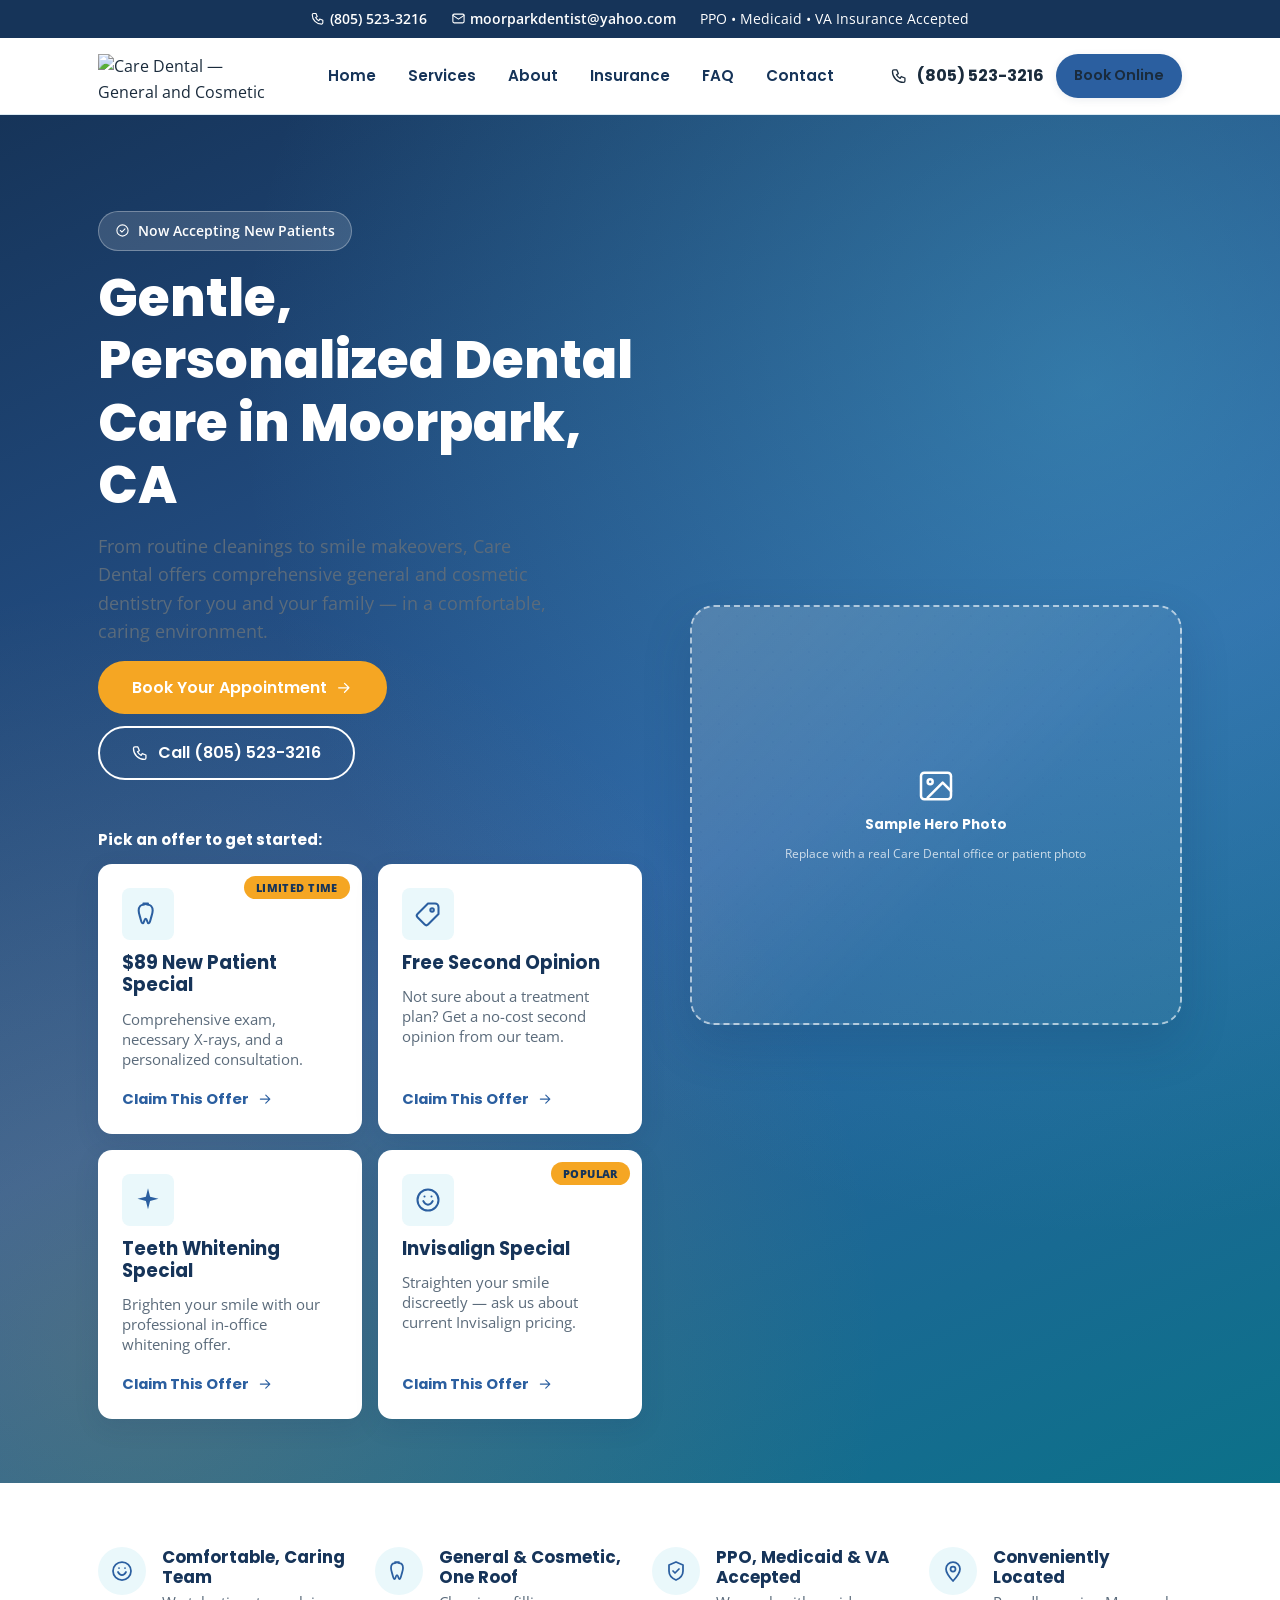
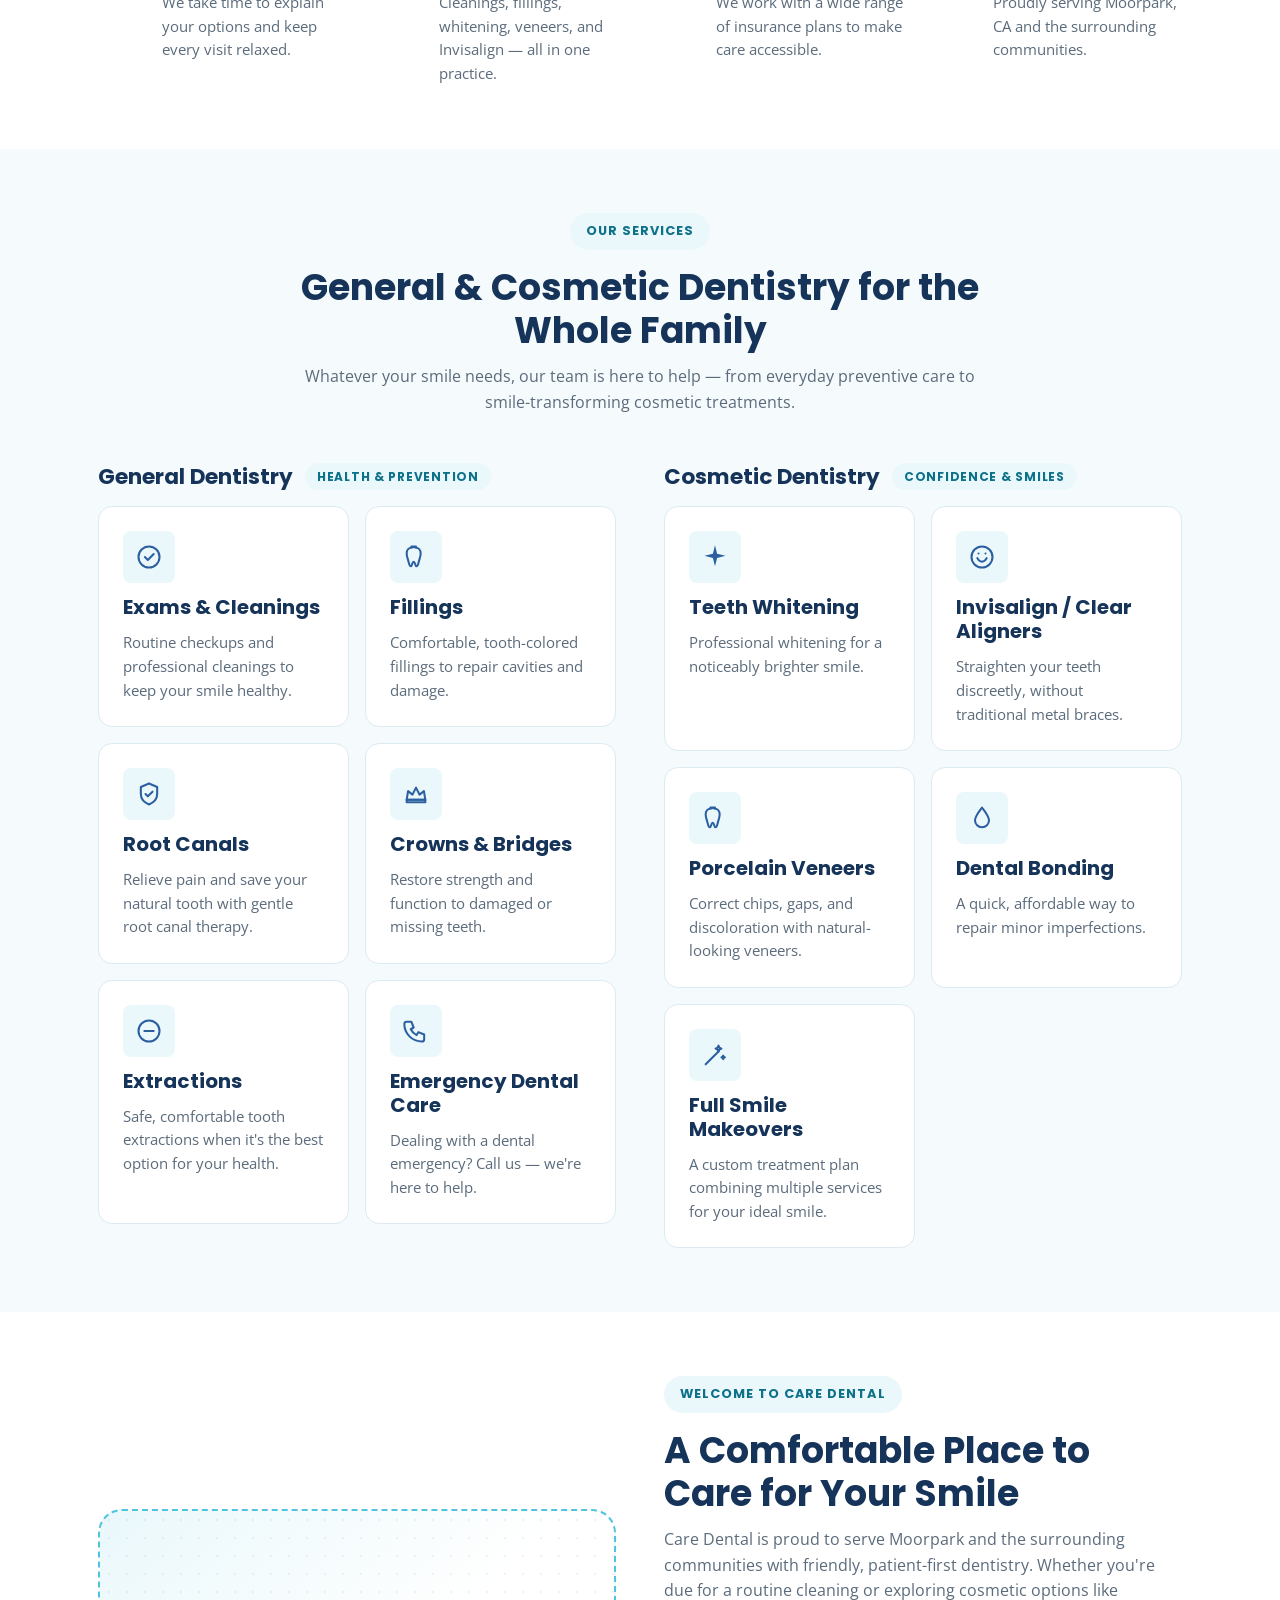
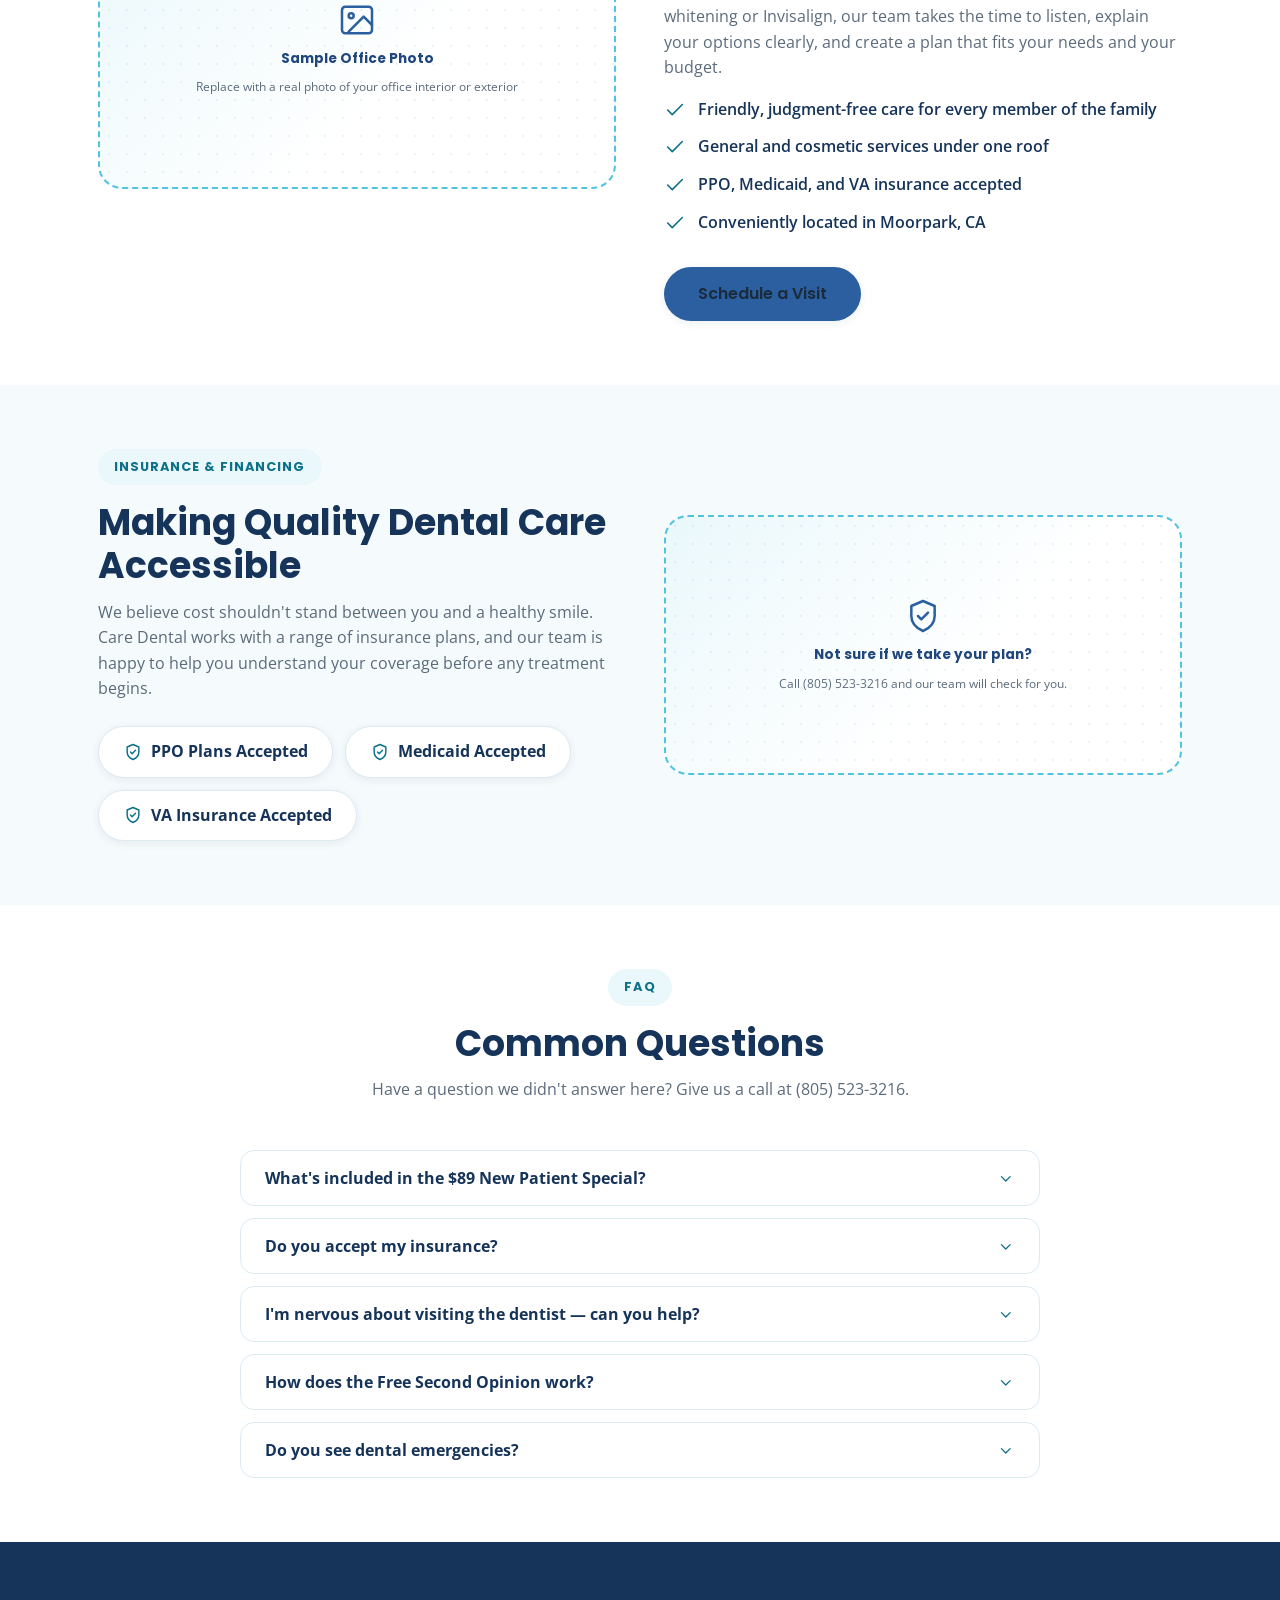
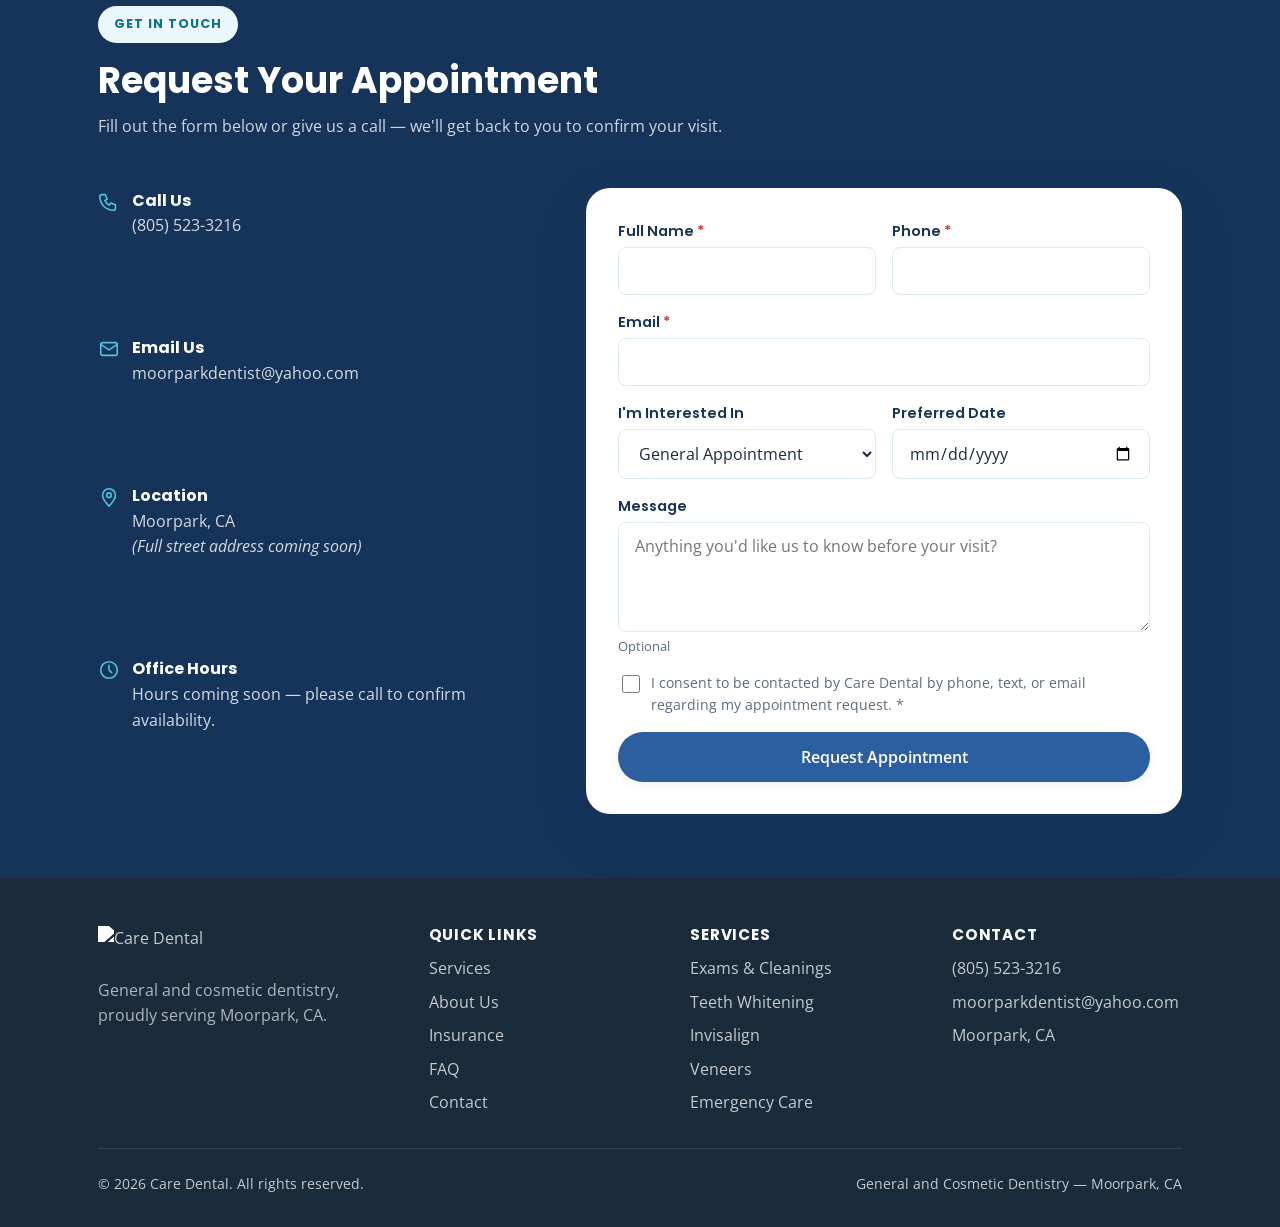
==== index.html @ b7f15be6 "Build Care Dental landing page for Moorpark, CA Full one-page site (hero with 4 offer CTAs, services" ====
<!doctype html>
<html lang="en">
<head>
<meta charset="utf-8" />
<meta name="viewport" content="width=device-width, initial-scale=1" />
<title>Care Dental | General &amp; Cosmetic Dentistry in Moorpark, CA</title>
<meta name="description" content="Care Dental provides gentle general and cosmetic dentistry in Moorpark, CA. New patient specials, free second opinions, teeth whitening, and Invisalign. PPO, Medicaid, and VA insurance accepted." />
<link rel="stylesheet" href="css/style.css" />
</head>
<body class="cd-page">

<!-- ============================================================
     NOTE FOR GOHIGHLEVEL SETUP:
     This file previews the full page locally. When moving this into
     GoHighLevel, everything between <body> and </body> (minus the
     surrounding <body> tag itself) goes into a Custom HTML/Code
     element. The contents of css/style.css go into Custom CSS.
     A ready-to-paste split version lives in /gohighlevel/.
     ============================================================ -->

<a class="cd-skip-link" href="#main-content">Skip to main content</a>

<div class="cd-topbar">
  <div class="cd-container cd-topbar__inner">
    <a href="tel:+18055233216">
      <svg class="cd-icon" viewBox="0 0 24 24" fill="none" stroke="currentColor" stroke-width="1.75" stroke-linecap="round" stroke-linejoin="round" aria-hidden="true"><path d="M4 4h4l2 5-2.5 1.5a11 11 0 0 0 5 5L14 13l5 2v4a2 2 0 0 1-2 2A15 15 0 0 1 2 6a2 2 0 0 1 2-2z"/></svg>
      (805) 523-3216
    </a>
    <a class="cd-topbar__email" href="mailto:moorparkdentist@yahoo.com">
      <svg class="cd-icon" viewBox="0 0 24 24" fill="none" stroke="currentColor" stroke-width="1.75" stroke-linecap="round" stroke-linejoin="round" aria-hidden="true"><rect x="3" y="5" width="18" height="14" rx="2"/><path d="m3 7 9 6 9-6"/></svg>
      moorparkdentist@yahoo.com
    </a>
    <span class="cd-topbar__insurance">PPO &bull; Medicaid &bull; VA Insurance Accepted</span>
  </div>
</div>

<header class="cd-header">
  <div class="cd-container cd-header__inner">
    <a class="cd-logo" href="#home" aria-label="Care Dental home">
      <img src="https://assets.cdn.filesafe.space/tRU15hZxlAFaQUlI4TMX/media/6a36ff0df2131051b815ad8a.png" alt="Care Dental &mdash; General and Cosmetic Dentistry" width="180" height="46" />
    </a>

    <nav class="cd-nav" aria-label="Primary">
      <ul>
        <li><a href="#home">Home</a></li>
        <li><a href="#services">Services</a></li>
        <li><a href="#about">About</a></li>
        <li><a href="#insurance">Insurance</a></li>
        <li><a href="#faq">FAQ</a></li>
        <li><a href="#contact">Contact</a></li>
      </ul>
    </nav>

    <div class="cd-header__actions">
      <a class="cd-header__call" href="tel:+18055233216">
        <svg class="cd-icon" viewBox="0 0 24 24" fill="none" stroke="currentColor" stroke-width="1.75" stroke-linecap="round" stroke-linejoin="round" aria-hidden="true"><path d="M4 4h4l2 5-2.5 1.5a11 11 0 0 0 5 5L14 13l5 2v4a2 2 0 0 1-2 2A15 15 0 0 1 2 6a2 2 0 0 1 2-2z"/></svg>
        (805) 523-3216
      </a>
      <a class="cd-btn cd-btn--primary cd-btn--sm" href="#contact">Book Online</a>
      <button type="button" class="cd-menu-toggle" id="menuToggle" aria-expanded="false" aria-controls="mobileNav" aria-label="Open menu">
        <svg class="cd-icon cd-icon--menu" viewBox="0 0 24 24" fill="none" stroke="currentColor" stroke-width="1.75" stroke-linecap="round" stroke-linejoin="round" aria-hidden="true"><path d="M4 7h16M4 12h16M4 17h16"/></svg>
        <svg class="cd-icon cd-icon--close" viewBox="0 0 24 24" fill="none" stroke="currentColor" stroke-width="1.75" stroke-linecap="round" stroke-linejoin="round" aria-hidden="true"><path d="M6 6l12 12M18 6 6 18"/></svg>
      </button>
    </div>
  </div>
</header>

<nav class="cd-mobile-nav" id="mobileNav" aria-label="Mobile">
  <ul>
    <li><a href="#home">Home</a></li>
    <li><a href="#services">Services</a></li>
    <li><a href="#about">About</a></li>
    <li><a href="#insurance">Insurance</a></li>
    <li><a href="#faq">FAQ</a></li>
    <li><a href="#contact">Contact</a></li>
  </ul>
  <div class="cd-mobile-nav__contact">
    <a class="cd-btn cd-btn--primary cd-btn--block" href="#contact">Book Online</a>
    <a class="cd-btn cd-btn--ghost cd-btn--block" href="tel:+18055233216">Call (805) 523-3216</a>
  </div>
</nav>

<main id="main-content">

  <!-- ============ HERO ============ -->
  <section class="cd-hero" id="home">
    <div class="cd-container cd-hero__grid">
      <div class="cd-hero__content">
        <span class="cd-hero__badge">
          <svg class="cd-icon" viewBox="0 0 24 24" fill="none" stroke="currentColor" stroke-width="1.75" stroke-linecap="round" stroke-linejoin="round" aria-hidden="true"><circle cx="12" cy="12" r="9"/><path d="m8.5 12 2.5 2.5 5-5"/></svg>
          Now Accepting New Patients
        </span>
        <h1>Gentle, Personalized Dental Care in Moorpark, CA</h1>
        <p class="cd-hero__lede">From routine cleanings to smile makeovers, Care Dental offers comprehensive general and cosmetic dentistry for you and your family &mdash; in a comfortable, caring environment.</p>
        <div class="cd-hero__ctas">
          <a class="cd-btn cd-btn--amber" href="#contact">
            Book Your Appointment
            <svg class="cd-icon" viewBox="0 0 24 24" fill="none" stroke="currentColor" stroke-width="1.75" stroke-linecap="round" stroke-linejoin="round" aria-hidden="true"><path d="M5 12h14M13 6l6 6-6 6"/></svg>
          </a>
          <a class="cd-btn cd-btn--outline" href="tel:+18055233216">
            <svg class="cd-icon" viewBox="0 0 24 24" fill="none" stroke="currentColor" stroke-width="1.75" stroke-linecap="round" stroke-linejoin="round" aria-hidden="true"><path d="M4 4h4l2 5-2.5 1.5a11 11 0 0 0 5 5L14 13l5 2v4a2 2 0 0 1-2 2A15 15 0 0 1 2 6a2 2 0 0 1 2-2z"/></svg>
            Call (805) 523-3216
          </a>
        </div>

        <p class="cd-hero__lede" style="font-weight:700;color:#fff;margin-bottom:12px;font-family:var(--font-display);font-size:0.95rem;">Pick an offer to get started:</p>
        <div class="cd-offers" role="list">

          <button type="button" class="cd-offer" role="listitem" data-offer="New Patient Special ($89)" data-href="#REPLACE-WITH-FUNNEL-LINK-1">
            <span class="cd-offer__ribbon">Limited Time</span>
            <span class="cd-offer__icon">
              <svg class="cd-icon" viewBox="0 0 24 24" fill="none" stroke="currentColor" stroke-width="1.75" stroke-linecap="round" stroke-linejoin="round" aria-hidden="true"><path d="M12 3c-1.8 0-2.7 1-4 1-2 0-4 1.6-4 5 0 2.5 1 4.6 1.6 7 .5 2 .9 4 2 4 1.3 0 1-4 2.4-4s1.1 4 2.4 4c1.1 0 1.5-2 2-4 .6-2.4 1.6-4.5 1.6-7 0-3.4-2-5-4-5-1.3 0-2.2-1-4-1z"/></svg>
            </span>
            <h3>$89 New Patient Special</h3>
            <p>Comprehensive exam, necessary X-rays, and a personalized consultation.</p>
            <span class="cd-offer__cta">
              Claim This Offer
              <svg class="cd-icon" viewBox="0 0 24 24" fill="none" stroke="currentColor" stroke-width="1.75" stroke-linecap="round" stroke-linejoin="round" aria-hidden="true"><path d="M5 12h14M13 6l6 6-6 6"/></svg>
            </span>
          </button>

          <button type="button" class="cd-offer" role="listitem" data-offer="Free Second Opinion" data-href="#REPLACE-WITH-FUNNEL-LINK-2">
            <span class="cd-offer__icon">
              <svg class="cd-icon" viewBox="0 0 24 24" fill="none" stroke="currentColor" stroke-width="1.75" stroke-linecap="round" stroke-linejoin="round" aria-hidden="true"><path d="M3 12 12 3h6a3 3 0 0 1 3 3v6l-9 9a2 2 0 0 1-2.8 0L3 14.8a2 2 0 0 1 0-2.8z"/><circle cx="15.5" cy="8.5" r="1.5"/></svg>
            </span>
            <h3>Free Second Opinion</h3>
            <p>Not sure about a treatment plan? Get a no-cost second opinion from our team.</p>
            <span class="cd-offer__cta">
              Claim This Offer
              <svg class="cd-icon" viewBox="0 0 24 24" fill="none" stroke="currentColor" stroke-width="1.75" stroke-linecap="round" stroke-linejoin="round" aria-hidden="true"><path d="M5 12h14M13 6l6 6-6 6"/></svg>
            </span>
          </button>

          <button type="button" class="cd-offer" role="listitem" data-offer="Teeth Whitening Special" data-href="#REPLACE-WITH-FUNNEL-LINK-3">
            <span class="cd-offer__icon">
              <svg class="cd-icon" viewBox="0 0 24 24" fill="currentColor" stroke="none" aria-hidden="true"><path d="M12 2 13.8 9.2 21 11 13.8 12.8 12 20 10.2 12.8 3 11 10.2 9.2 12 2z"/></svg>
            </span>
            <h3>Teeth Whitening Special</h3>
            <p>Brighten your smile with our professional in-office whitening offer.</p>
            <span class="cd-offer__cta">
              Claim This Offer
              <svg class="cd-icon" viewBox="0 0 24 24" fill="none" stroke="currentColor" stroke-width="1.75" stroke-linecap="round" stroke-linejoin="round" aria-hidden="true"><path d="M5 12h14M13 6l6 6-6 6"/></svg>
            </span>
          </button>

          <button type="button" class="cd-offer" role="listitem" data-offer="Invisalign Special" data-href="#REPLACE-WITH-FUNNEL-LINK-4">
            <span class="cd-offer__ribbon">Popular</span>
            <span class="cd-offer__icon">
              <svg class="cd-icon" viewBox="0 0 24 24" fill="none" stroke="currentColor" stroke-width="1.75" stroke-linecap="round" stroke-linejoin="round" aria-hidden="true"><circle cx="12" cy="12" r="9"/><path d="M8 13c1 2 2.5 3 4 3s3-1 4-3"/><path d="M9 9h.01M15 9h.01"/></svg>
            </span>
            <h3>Invisalign Special</h3>
            <p>Straighten your smile discreetly &mdash; ask us about current Invisalign pricing.</p>
            <span class="cd-offer__cta">
              Claim This Offer
              <svg class="cd-icon" viewBox="0 0 24 24" fill="none" stroke="currentColor" stroke-width="1.75" stroke-linecap="round" stroke-linejoin="round" aria-hidden="true"><path d="M5 12h14M13 6l6 6-6 6"/></svg>
            </span>
          </button>

        </div>
      </div>

      <div class="cd-hero__visual">
        <div class="cd-placeholder-img" style="min-height:420px;border-radius:24px;">
          <div class="cd-placeholder-img__content">
            <svg class="cd-icon" viewBox="0 0 24 24" fill="none" stroke="currentColor" stroke-width="1.5" stroke-linecap="round" stroke-linejoin="round" aria-hidden="true"><rect x="3" y="4" width="18" height="16" rx="2"/><circle cx="8.5" cy="9.5" r="1.5"/><path d="m21 15-5-5-9 9"/></svg>
            <span>Sample Hero Photo</span>
            <small>Replace with a real Care Dental office or patient photo</small>
          </div>
        </div>
      </div>
    </div>
  </section>

  <!-- ============ TRUST BAR ============ -->
  <section class="cd-section" aria-label="Why choose Care Dental">
    <div class="cd-container cd-trust">
      <div class="cd-trust__item">
        <span class="cd-trust__icon">
          <svg class="cd-icon" viewBox="0 0 24 24" fill="none" stroke="currentColor" stroke-width="1.75" stroke-linecap="round" stroke-linejoin="round" aria-hidden="true"><circle cx="12" cy="12" r="9"/><path d="M8 13c1 2 2.5 3 4 3s3-1 4-3"/><path d="M9 9h.01M15 9h.01"/></svg>
        </span>
        <div>
          <h3>Comfortable, Caring Team</h3>
          <p>We take time to explain your options and keep every visit relaxed.</p>
        </div>
      </div>
      <div class="cd-trust__item">
        <span class="cd-trust__icon">
          <svg class="cd-icon" viewBox="0 0 24 24" fill="none" stroke="currentColor" stroke-width="1.75" stroke-linecap="round" stroke-linejoin="round" aria-hidden="true"><path d="M12 3c-1.8 0-2.7 1-4 1-2 0-4 1.6-4 5 0 2.5 1 4.6 1.6 7 .5 2 .9 4 2 4 1.3 0 1-4 2.4-4s1.1 4 2.4 4c1.1 0 1.5-2 2-4 .6-2.4 1.6-4.5 1.6-7 0-3.4-2-5-4-5-1.3 0-2.2-1-4-1z"/></svg>
        </span>
        <div>
          <h3>General &amp; Cosmetic, One Roof</h3>
          <p>Cleanings, fillings, whitening, veneers, and Invisalign &mdash; all in one practice.</p>
        </div>
      </div>
      <div class="cd-trust__item">
        <span class="cd-trust__icon">
          <svg class="cd-icon" viewBox="0 0 24 24" fill="none" stroke="currentColor" stroke-width="1.75" stroke-linecap="round" stroke-linejoin="round" aria-hidden="true"><path d="M12 3l7 3v6c0 5-3.5 7.5-7 9-3.5-1.5-7-4-7-9V6l7-3z"/><path d="m9 12 2 2 4-4"/></svg>
        </span>
        <div>
          <h3>PPO, Medicaid &amp; VA Accepted</h3>
          <p>We work with a wide range of insurance plans to make care accessible.</p>
        </div>
      </div>
      <div class="cd-trust__item">
        <span class="cd-trust__icon">
          <svg class="cd-icon" viewBox="0 0 24 24" fill="none" stroke="currentColor" stroke-width="1.75" stroke-linecap="round" stroke-linejoin="round" aria-hidden="true"><path d="M12 22s7-7.58 7-12a7 7 0 1 0-14 0c0 4.42 7 12 7 12z"/><circle cx="12" cy="10" r="2.5"/></svg>
        </span>
        <div>
          <h3>Conveniently Located</h3>
          <p>Proudly serving Moorpark, CA and the surrounding communities.</p>
        </div>
      </div>
    </div>
  </section>

  <!-- ============ SERVICES ============ -->
  <section class="cd-section cd-section--alt" id="services">
    <div class="cd-container">
      <div class="cd-section-head cd-section-head--center">
        <span class="cd-eyebrow">Our Services</span>
        <h2>General &amp; Cosmetic Dentistry for the Whole Family</h2>
        <p>Whatever your smile needs, our team is here to help &mdash; from everyday preventive care to smile-transforming cosmetic treatments.</p>
      </div>

      <div class="cd-services__groups">
        <div>
          <div class="cd-services__group-title">
            <h3>General Dentistry</h3>
            <span class="cd-tag">Health &amp; Prevention</span>
          </div>
          <div class="cd-service-grid">
            <div class="cd-service-card">
              <span class="cd-offer__icon"><svg class="cd-icon" viewBox="0 0 24 24" fill="none" stroke="currentColor" stroke-width="1.75" stroke-linecap="round" stroke-linejoin="round" aria-hidden="true"><circle cx="12" cy="12" r="9"/><path d="m8.5 12 2.5 2.5 5-5"/></svg></span>
              <h3>Exams &amp; Cleanings</h3>
              <p>Routine checkups and professional cleanings to keep your smile healthy.</p>
            </div>
            <div class="cd-service-card">
              <span class="cd-offer__icon"><svg class="cd-icon" viewBox="0 0 24 24" fill="none" stroke="currentColor" stroke-width="1.75" stroke-linecap="round" stroke-linejoin="round" aria-hidden="true"><path d="M12 3c-1.8 0-2.7 1-4 1-2 0-4 1.6-4 5 0 2.5 1 4.6 1.6 7 .5 2 .9 4 2 4 1.3 0 1-4 2.4-4s1.1 4 2.4 4c1.1 0 1.5-2 2-4 .6-2.4 1.6-4.5 1.6-7 0-3.4-2-5-4-5-1.3 0-2.2-1-4-1z"/></svg></span>
              <h3>Fillings</h3>
              <p>Comfortable, tooth-colored fillings to repair cavities and damage.</p>
            </div>
            <div class="cd-service-card">
              <span class="cd-offer__icon"><svg class="cd-icon" viewBox="0 0 24 24" fill="none" stroke="currentColor" stroke-width="1.75" stroke-linecap="round" stroke-linejoin="round" aria-hidden="true"><path d="M12 3l7 3v6c0 5-3.5 7.5-7 9-3.5-1.5-7-4-7-9V6l7-3z"/><path d="m9 12 2 2 4-4"/></svg></span>
              <h3>Root Canals</h3>
              <p>Relieve pain and save your natural tooth with gentle root canal therapy.</p>
            </div>
            <div class="cd-service-card">
              <span class="cd-offer__icon"><svg class="cd-icon" viewBox="0 0 24 24" fill="none" stroke="currentColor" stroke-width="1.75" stroke-linecap="round" stroke-linejoin="round" aria-hidden="true"><path d="M4 17h16l-1.2-7.5-3.8 3-3-6-3 6-3.8-3L4 17z"/><path d="M4 17h16v2H4z"/></svg></span>
              <h3>Crowns &amp; Bridges</h3>
              <p>Restore strength and function to damaged or missing teeth.</p>
            </div>
            <div class="cd-service-card">
              <span class="cd-offer__icon"><svg class="cd-icon" viewBox="0 0 24 24" fill="none" stroke="currentColor" stroke-width="1.75" stroke-linecap="round" stroke-linejoin="round" aria-hidden="true"><circle cx="12" cy="12" r="9"/><path d="M8 12h8"/></svg></span>
              <h3>Extractions</h3>
              <p>Safe, comfortable tooth extractions when it's the best option for your health.</p>
            </div>
            <div class="cd-service-card">
              <span class="cd-offer__icon"><svg class="cd-icon" viewBox="0 0 24 24" fill="none" stroke="currentColor" stroke-width="1.75" stroke-linecap="round" stroke-linejoin="round" aria-hidden="true"><path d="M4 4h4l2 5-2.5 1.5a11 11 0 0 0 5 5L14 13l5 2v4a2 2 0 0 1-2 2A15 15 0 0 1 2 6a2 2 0 0 1 2-2z"/></svg></span>
              <h3>Emergency Dental Care</h3>
              <p>Dealing with a dental emergency? Call us &mdash; we're here to help.</p>
            </div>
          </div>
        </div>

        <div>
          <div class="cd-services__group-title">
            <h3>Cosmetic Dentistry</h3>
            <span class="cd-tag">Confidence &amp; Smiles</span>
          </div>
          <div class="cd-service-grid">
            <div class="cd-service-card">
              <span class="cd-offer__icon"><svg class="cd-icon" viewBox="0 0 24 24" fill="currentColor" stroke="none" aria-hidden="true"><path d="M12 2 13.8 9.2 21 11 13.8 12.8 12 20 10.2 12.8 3 11 10.2 9.2 12 2z"/></svg></span>
              <h3>Teeth Whitening</h3>
              <p>Professional whitening for a noticeably brighter smile.</p>
            </div>
            <div class="cd-service-card">
              <span class="cd-offer__icon"><svg class="cd-icon" viewBox="0 0 24 24" fill="none" stroke="currentColor" stroke-width="1.75" stroke-linecap="round" stroke-linejoin="round" aria-hidden="true"><circle cx="12" cy="12" r="9"/><path d="M8 13c1 2 2.5 3 4 3s3-1 4-3"/><path d="M9 9h.01M15 9h.01"/></svg></span>
              <h3>Invisalign / Clear Aligners</h3>
              <p>Straighten your teeth discreetly, without traditional metal braces.</p>
            </div>
            <div class="cd-service-card">
              <span class="cd-offer__icon"><svg class="cd-icon" viewBox="0 0 24 24" fill="none" stroke="currentColor" stroke-width="1.75" stroke-linecap="round" stroke-linejoin="round" aria-hidden="true"><path d="M12 3c-1.8 0-2.7 1-4 1-2 0-4 1.6-4 5 0 2.5 1 4.6 1.6 7 .5 2 .9 4 2 4 1.3 0 1-4 2.4-4s1.1 4 2.4 4c1.1 0 1.5-2 2-4 .6-2.4 1.6-4.5 1.6-7 0-3.4-2-5-4-5-1.3 0-2.2-1-4-1z"/></svg></span>
              <h3>Porcelain Veneers</h3>
              <p>Correct chips, gaps, and discoloration with natural-looking veneers.</p>
            </div>
            <div class="cd-service-card">
              <span class="cd-offer__icon"><svg class="cd-icon" viewBox="0 0 24 24" fill="none" stroke="currentColor" stroke-width="1.75" stroke-linecap="round" stroke-linejoin="round" aria-hidden="true"><path d="M12 3c-3 4-6 7.5-6 11a6 6 0 0 0 12 0c0-3.5-3-7-6-11z"/></svg></span>
              <h3>Dental Bonding</h3>
              <p>A quick, affordable way to repair minor imperfections.</p>
            </div>
            <div class="cd-service-card">
              <span class="cd-offer__icon"><svg class="cd-icon" viewBox="0 0 24 24" fill="none" stroke="currentColor" stroke-width="1.75" stroke-linecap="round" stroke-linejoin="round" aria-hidden="true"><path d="M4 20 15 9"/><path d="M15 4l.8 1.7 1.7.8-1.7.8-.8 1.7-.8-1.7L12.5 6.5l1.7-.8z"/><path d="M19 12.5l.5 1 1 .5-1 .5-.5 1-.5-1-1-.5 1-.5z"/></svg></span>
              <h3>Full Smile Makeovers</h3>
              <p>A custom treatment plan combining multiple services for your ideal smile.</p>
            </div>
          </div>
        </div>
      </div>
    </div>
  </section>

  <!-- ============ ABOUT / OFFICE ============ -->
  <section class="cd-section" id="about">
    <div class="cd-container cd-about__grid">
      <div class="cd-about__visual">
        <div class="cd-placeholder-img">
          <div class="cd-placeholder-img__content">
            <svg class="cd-icon" viewBox="0 0 24 24" fill="none" stroke="currentColor" stroke-width="1.5" stroke-linecap="round" stroke-linejoin="round" aria-hidden="true"><rect x="3" y="4" width="18" height="16" rx="2"/><circle cx="8.5" cy="9.5" r="1.5"/><path d="m21 15-5-5-9 9"/></svg>
            <span>Sample Office Photo</span>
            <small>Replace with a real photo of your office interior or exterior</small>
          </div>
        </div>
      </div>
      <div>
        <span class="cd-eyebrow">Welcome to Care Dental</span>
        <h2>A Comfortable Place to Care for Your Smile</h2>
        <p>Care Dental is proud to serve Moorpark and the surrounding communities with friendly, patient-first dentistry. Whether you're due for a routine cleaning or exploring cosmetic options like whitening or Invisalign, our team takes the time to listen, explain your options clearly, and create a plan that fits your needs and your budget.</p>
        <ul class="cd-about__list">
          <li>
            <svg class="cd-icon" viewBox="0 0 24 24" fill="none" stroke="currentColor" stroke-width="1.75" stroke-linecap="round" stroke-linejoin="round" aria-hidden="true"><path d="M20 6 9 17l-5-5"/></svg>
            Friendly, judgment-free care for every member of the family
          </li>
          <li>
            <svg class="cd-icon" viewBox="0 0 24 24" fill="none" stroke="currentColor" stroke-width="1.75" stroke-linecap="round" stroke-linejoin="round" aria-hidden="true"><path d="M20 6 9 17l-5-5"/></svg>
            General and cosmetic services under one roof
          </li>
          <li>
            <svg class="cd-icon" viewBox="0 0 24 24" fill="none" stroke="currentColor" stroke-width="1.75" stroke-linecap="round" stroke-linejoin="round" aria-hidden="true"><path d="M20 6 9 17l-5-5"/></svg>
            PPO, Medicaid, and VA insurance accepted
          </li>
          <li>
            <svg class="cd-icon" viewBox="0 0 24 24" fill="none" stroke="currentColor" stroke-width="1.75" stroke-linecap="round" stroke-linejoin="round" aria-hidden="true"><path d="M20 6 9 17l-5-5"/></svg>
            Conveniently located in Moorpark, CA
          </li>
        </ul>
        <div style="margin-top:32px;">
          <a class="cd-btn cd-btn--primary" href="#contact">Schedule a Visit</a>
        </div>
      </div>
    </div>
  </section>

  <!-- ============ INSURANCE & FINANCING ============ -->
  <section class="cd-section cd-section--alt" id="insurance">
    <div class="cd-container cd-insurance">
      <div>
        <span class="cd-eyebrow">Insurance &amp; Financing</span>
        <h2>Making Quality Dental Care Accessible</h2>
        <p>We believe cost shouldn't stand between you and a healthy smile. Care Dental works with a range of insurance plans, and our team is happy to help you understand your coverage before any treatment begins.</p>
        <div class="cd-insurance__chips">
          <span class="cd-chip">
            <svg class="cd-icon" viewBox="0 0 24 24" fill="none" stroke="currentColor" stroke-width="1.75" stroke-linecap="round" stroke-linejoin="round" aria-hidden="true"><path d="M12 3l7 3v6c0 5-3.5 7.5-7 9-3.5-1.5-7-4-7-9V6l7-3z"/><path d="m9 12 2 2 4-4"/></svg>
            PPO Plans Accepted
          </span>
          <span class="cd-chip">
            <svg class="cd-icon" viewBox="0 0 24 24" fill="none" stroke="currentColor" stroke-width="1.75" stroke-linecap="round" stroke-linejoin="round" aria-hidden="true"><path d="M12 3l7 3v6c0 5-3.5 7.5-7 9-3.5-1.5-7-4-7-9V6l7-3z"/><path d="m9 12 2 2 4-4"/></svg>
            Medicaid Accepted
          </span>
          <span class="cd-chip">
            <svg class="cd-icon" viewBox="0 0 24 24" fill="none" stroke="currentColor" stroke-width="1.75" stroke-linecap="round" stroke-linejoin="round" aria-hidden="true"><path d="M12 3l7 3v6c0 5-3.5 7.5-7 9-3.5-1.5-7-4-7-9V6l7-3z"/><path d="m9 12 2 2 4-4"/></svg>
            VA Insurance Accepted
          </span>
        </div>
      </div>
      <div class="cd-placeholder-img" style="min-height:260px;">
        <div class="cd-placeholder-img__content">
          <svg class="cd-icon" viewBox="0 0 24 24" fill="none" stroke="currentColor" stroke-width="1.5" stroke-linecap="round" stroke-linejoin="round" aria-hidden="true"><path d="M12 3l7 3v6c0 5-3.5 7.5-7 9-3.5-1.5-7-4-7-9V6l7-3z"/><path d="m9 12 2 2 4-4"/></svg>
          <span>Not sure if we take your plan?</span>
          <small>Call (805) 523-3216 and our team will check for you.</small>
        </div>
      </div>
    </div>
  </section>

  <!-- ============ FAQ ============ -->
  <section class="cd-section" id="faq">
    <div class="cd-container">
      <div class="cd-section-head cd-section-head--center">
        <span class="cd-eyebrow">FAQ</span>
        <h2>Common Questions</h2>
        <p>Have a question we didn't answer here? Give us a call at (805) 523-3216.</p>
      </div>

      <div class="cd-faq">
        <div class="cd-faq-item">
          <button type="button" class="cd-faq-item__question" aria-expanded="false" aria-controls="faq-answer-1">
            What's included in the $89 New Patient Special?
            <svg class="cd-icon" viewBox="0 0 24 24" fill="none" stroke="currentColor" stroke-width="1.75" stroke-linecap="round" stroke-linejoin="round" aria-hidden="true"><path d="m6 9 6 6 6-6"/></svg>
          </button>
          <div class="cd-faq-item__answer" id="faq-answer-1" data-open="false">
            <div class="cd-faq-item__answer-inner">
              <p>The New Patient Special typically includes a comprehensive exam, necessary X-rays, and a personalized consultation with our team so we can recommend the right treatment plan for you.</p>
            </div>
          </div>
        </div>

        <div class="cd-faq-item">
          <button type="button" class="cd-faq-item__question" aria-expanded="false" aria-controls="faq-answer-2">
            Do you accept my insurance?
            <svg class="cd-icon" viewBox="0 0 24 24" fill="none" stroke="currentColor" stroke-width="1.75" stroke-linecap="round" stroke-linejoin="round" aria-hidden="true"><path d="m6 9 6 6 6-6"/></svg>
          </button>
          <div class="cd-faq-item__answer" id="faq-answer-2" data-open="false">
            <div class="cd-faq-item__answer-inner">
              <p>We accept most PPO plans, along with Medicaid and VA insurance. Give us a call at (805) 523-3216 and our team will happily check your specific plan for you.</p>
            </div>
          </div>
        </div>

        <div class="cd-faq-item">
          <button type="button" class="cd-faq-item__question" aria-expanded="false" aria-controls="faq-answer-3">
            I'm nervous about visiting the dentist &mdash; can you help?
            <svg class="cd-icon" viewBox="0 0 24 24" fill="none" stroke="currentColor" stroke-width="1.75" stroke-linecap="round" stroke-linejoin="round" aria-hidden="true"><path d="m6 9 6 6 6-6"/></svg>
          </button>
          <div class="cd-faq-item__answer" id="faq-answer-3" data-open="false">
            <div class="cd-faq-item__answer-inner">
              <p>Absolutely. Our team is trained to make every visit as calm and comfortable as possible. Let us know about any concerns when you book, and we'll take extra time to explain each step.</p>
            </div>
          </div>
        </div>

        <div class="cd-faq-item">
          <button type="button" class="cd-faq-item__question" aria-expanded="false" aria-controls="faq-answer-4">
            How does the Free Second Opinion work?
            <svg class="cd-icon" viewBox="0 0 24 24" fill="none" stroke="currentColor" stroke-width="1.75" stroke-linecap="round" stroke-linejoin="round" aria-hidden="true"><path d="m6 9 6 6 6-6"/></svg>
          </button>
          <div class="cd-faq-item__answer" id="faq-answer-4" data-open="false">
            <div class="cd-faq-item__answer-inner">
              <p>If another dentist has recommended treatment and you'd like a second set of eyes, bring in your X-rays or treatment plan and we'll review it with you at no cost.</p>
            </div>
          </div>
        </div>

        <div class="cd-faq-item">
          <button type="button" class="cd-faq-item__question" aria-expanded="false" aria-controls="faq-answer-5">
            Do you see dental emergencies?
            <svg class="cd-icon" viewBox="0 0 24 24" fill="none" stroke="currentColor" stroke-width="1.75" stroke-linecap="round" stroke-linejoin="round" aria-hidden="true"><path d="m6 9 6 6 6-6"/></svg>
          </button>
          <div class="cd-faq-item__answer" id="faq-answer-5" data-open="false">
            <div class="cd-faq-item__answer-inner">
              <p>Yes. If you're experiencing a dental emergency, please call us right away at (805) 523-3216 so we can get you in as soon as possible.</p>
            </div>
          </div>
        </div>
      </div>
    </div>
  </section>

  <!-- ============ CONTACT / APPOINTMENT FORM ============ -->
  <section class="cd-section cd-contact" id="contact">
    <div class="cd-container">
      <div class="cd-section-head">
        <span class="cd-eyebrow">Get In Touch</span>
        <h2>Request Your Appointment</h2>
        <p>Fill out the form below or give us a call &mdash; we'll get back to you to confirm your visit.</p>
      </div>

      <div class="cd-contact__grid">
        <div class="cd-contact__info">
          <div class="cd-contact__info-item">
            <svg class="cd-icon" viewBox="0 0 24 24" fill="none" stroke="currentColor" stroke-width="1.75" stroke-linecap="round" stroke-linejoin="round" aria-hidden="true"><path d="M4 4h4l2 5-2.5 1.5a11 11 0 0 0 5 5L14 13l5 2v4a2 2 0 0 1-2 2A15 15 0 0 1 2 6a2 2 0 0 1 2-2z"/></svg>
            <div>
              <strong>Call Us</strong>
              <a href="tel:+18055233216">(805) 523-3216</a>
            </div>
          </div>
          <div class="cd-contact__info-item">
            <svg class="cd-icon" viewBox="0 0 24 24" fill="none" stroke="currentColor" stroke-width="1.75" stroke-linecap="round" stroke-linejoin="round" aria-hidden="true"><rect x="3" y="5" width="18" height="14" rx="2"/><path d="m3 7 9 6 9-6"/></svg>
            <div>
              <strong>Email Us</strong>
              <a href="mailto:moorparkdentist@yahoo.com">moorparkdentist@yahoo.com</a>
            </div>
          </div>
          <div class="cd-contact__info-item">
            <svg class="cd-icon" viewBox="0 0 24 24" fill="none" stroke="currentColor" stroke-width="1.75" stroke-linecap="round" stroke-linejoin="round" aria-hidden="true"><path d="M12 22s7-7.58 7-12a7 7 0 1 0-14 0c0 4.42 7 12 7 12z"/><circle cx="12" cy="10" r="2.5"/></svg>
            <div>
              <strong>Location</strong>
              <span>Moorpark, CA <br /><em>(Full street address coming soon)</em></span>
            </div>
          </div>
          <div class="cd-contact__info-item">
            <svg class="cd-icon" viewBox="0 0 24 24" fill="none" stroke="currentColor" stroke-width="1.75" stroke-linecap="round" stroke-linejoin="round" aria-hidden="true"><circle cx="12" cy="12" r="9"/><path d="M12 7v5l3 3"/></svg>
            <div>
              <strong>Office Hours</strong>
              <span>Hours coming soon &mdash; please call to confirm availability.</span>
            </div>
          </div>
        </div>

        <form class="cd-form" id="appointmentForm" novalidate>
          <div class="cd-form__status" id="formStatus" role="status" aria-live="polite"></div>

          <div class="cd-form__row cd-form__row--2">
            <div class="cd-field" id="field-name">
              <label for="cd-name">Full Name <span class="cd-required">*</span></label>
              <input type="text" id="cd-name" name="name" autocomplete="name" required />
              <span class="cd-field__error" role="alert">
                <svg class="cd-icon" viewBox="0 0 24 24" fill="none" stroke="currentColor" stroke-width="1.75" stroke-linecap="round" stroke-linejoin="round" aria-hidden="true"><circle cx="12" cy="12" r="9"/><path d="M12 8v5M12 16h.01"/></svg>
                Please enter your name.
              </span>
            </div>
            <div class="cd-field" id="field-phone">
              <label for="cd-phone">Phone <span class="cd-required">*</span></label>
              <input type="tel" id="cd-phone" name="phone" inputmode="tel" autocomplete="tel" required />
              <span class="cd-field__error" role="alert">
                <svg class="cd-icon" viewBox="0 0 24 24" fill="none" stroke="currentColor" stroke-width="1.75" stroke-linecap="round" stroke-linejoin="round" aria-hidden="true"><circle cx="12" cy="12" r="9"/><path d="M12 8v5M12 16h.01"/></svg>
                Please enter a valid phone number.
              </span>
            </div>
          </div>

          <div class="cd-form__row">
            <div class="cd-field" id="field-email">
              <label for="cd-email">Email <span class="cd-required">*</span></label>
              <input type="email" id="cd-email" name="email" inputmode="email" autocomplete="email" required />
              <span class="cd-field__error" role="alert">
                <svg class="cd-icon" viewBox="0 0 24 24" fill="none" stroke="currentColor" stroke-width="1.75" stroke-linecap="round" stroke-linejoin="round" aria-hidden="true"><circle cx="12" cy="12" r="9"/><path d="M12 8v5M12 16h.01"/></svg>
                Please enter a valid email address.
              </span>
            </div>
          </div>

          <div class="cd-form__row cd-form__row--2">
            <div class="cd-field" id="field-offer">
              <label for="cd-offer">I'm Interested In</label>
              <select id="cd-offer" name="offer">
                <option value="">General Appointment</option>
                <option value="New Patient Special ($89)">$89 New Patient Special</option>
                <option value="Free Second Opinion">Free Second Opinion</option>
                <option value="Teeth Whitening Special">Teeth Whitening Special</option>
                <option value="Invisalign Special">Invisalign Special</option>
              </select>
            </div>
            <div class="cd-field" id="field-date">
              <label for="cd-date">Preferred Date</label>
              <input type="date" id="cd-date" name="preferredDate" />
            </div>
          </div>

          <div class="cd-form__row">
            <div class="cd-field" id="field-message">
              <label for="cd-message">Message</label>
              <textarea id="cd-message" name="message" placeholder="Anything you'd like us to know before your visit?"></textarea>
              <span class="cd-field__hint">Optional</span>
            </div>
          </div>

          <label class="cd-form__consent">
            <input type="checkbox" id="cd-consent" name="consent" required />
            <span>I consent to be contacted by Care Dental by phone, text, or email regarding my appointment request. <span class="cd-required">*</span></span>
          </label>

          <button type="submit" class="cd-btn cd-btn--primary cd-btn--block" id="formSubmit">
            Request Appointment
          </button>
        </form>
      </div>
    </div>
  </section>

</main>

<footer class="cd-footer">
  <div class="cd-container">
    <div class="cd-footer__grid">
      <div class="cd-footer__brand">
        <img src="https://assets.cdn.filesafe.space/tRU15hZxlAFaQUlI4TMX/media/6a36ff0df2131051b815ad8a.png" alt="Care Dental" width="160" height="41" />
        <p style="color:rgba(255,255,255,0.65);margin-bottom:0;">General and cosmetic dentistry, proudly serving Moorpark, CA.</p>
      </div>
      <div>
        <h4>Quick Links</h4>
        <ul>
          <li><a href="#services">Services</a></li>
          <li><a href="#about">About Us</a></li>
          <li><a href="#insurance">Insurance</a></li>
          <li><a href="#faq">FAQ</a></li>
          <li><a href="#contact">Contact</a></li>
        </ul>
      </div>
      <div>
        <h4>Services</h4>
        <ul>
          <li><a href="#services">Exams &amp; Cleanings</a></li>
          <li><a href="#services">Teeth Whitening</a></li>
          <li><a href="#services">Invisalign</a></li>
          <li><a href="#services">Veneers</a></li>
          <li><a href="#services">Emergency Care</a></li>
        </ul>
      </div>
      <div>
        <h4>Contact</h4>
        <ul>
          <li><a href="tel:+18055233216">(805) 523-3216</a></li>
          <li><a href="mailto:moorparkdentist@yahoo.com">moorparkdentist@yahoo.com</a></li>
          <li><span>Moorpark, CA</span></li>
        </ul>
      </div>
    </div>
    <div class="cd-footer__bottom">
      <span>&copy; <span id="cdYear">2026</span> Care Dental. All rights reserved.</span>
      <span>General and Cosmetic Dentistry &mdash; Moorpark, CA</span>
    </div>
  </div>
</footer>

<div class="cd-mobile-bar">
  <a class="cd-btn cd-btn--ghost" href="tel:+18055233216">
    <svg class="cd-icon" viewBox="0 0 24 24" fill="none" stroke="currentColor" stroke-width="1.75" stroke-linecap="round" stroke-linejoin="round" aria-hidden="true"><path d="M4 4h4l2 5-2.5 1.5a11 11 0 0 0 5 5L14 13l5 2v4a2 2 0 0 1-2 2A15 15 0 0 1 2 6a2 2 0 0 1 2-2z"/></svg>
    Call Now
  </a>
  <a class="cd-btn cd-btn--primary" href="#contact">
    <svg class="cd-icon" viewBox="0 0 24 24" fill="none" stroke="currentColor" stroke-width="1.75" stroke-linecap="round" stroke-linejoin="round" aria-hidden="true"><rect x="3" y="5" width="18" height="16" rx="2"/><path d="M16 3v4M8 3v4M3 10h18"/></svg>
    Book Now
  </a>
</div>

<script type="application/ld+json">
{
  "@context": "https://schema.org",
  "@type": "Dentist",
  "name": "Care Dental",
  "description": "General and cosmetic dentistry serving Moorpark, CA.",
  "telephone": "+1-805-523-3216",
  "email": "moorparkdentist@yahoo.com",
  "areaServed": {
    "@type": "City",
    "name": "Moorpark, CA"
  },
  "medicalSpecialty": "Dentistry",
  "paymentAccepted": "PPO Insurance, Medicaid, VA Insurance"
}
</script>

<script src="js/main.js"></script>
</body>
</html>
---- css/style.css ----
/* ==========================================================================
   Care Dental — Moorpark, CA
   Stylesheet — paste this entire file into GoHighLevel > Site Settings >
   Custom CSS (or the page-level Custom CSS field).
   ========================================================================== */

@import url('https://fonts.googleapis.com/css2?family=Open+Sans:wght@400;500;600;700;800&family=Poppins:wght@500;600;700;800&display=swap');

/* --------------------------------------------------------------------------
   1. Design tokens
   -------------------------------------------------------------------------- */
:root {
  /* Brand colors, pulled from the Care Dental logo */
  --cd-blue: #2b5fa0;
  --cd-blue-dark: #1f477d;
  --cd-blue-darker: #163459;
  --cd-teal: #4fc3e0;
  --cd-teal-text: #0c7189;
  --cd-teal-tint: #eaf8fb;
  --cd-amber: #f5a623;
  --cd-amber-dark: #b9790c;

  /* Neutrals */
  --cd-ink: #1a2b3c;
  --cd-muted: #5b6b7b;
  --cd-white: #ffffff;
  --cd-bg-alt: #f5fafc;
  --cd-border: #dceaf2;

  /* Feedback */
  --cd-error: #c0392b;
  --cd-success: #1e8a5f;

  /* Type */
  --font-display: 'Poppins', 'Segoe UI', system-ui, sans-serif;
  --font-body: 'Open Sans', 'Segoe UI', system-ui, sans-serif;

  /* Spacing scale (4/8pt rhythm) */
  --space-1: 4px;
  --space-2: 8px;
  --space-3: 12px;
  --space-4: 16px;
  --space-5: 24px;
  --space-6: 32px;
  --space-7: 48px;
  --space-8: 64px;
  --space-9: 96px;

  /* Radius / shadow */
  --radius-sm: 8px;
  --radius-md: 14px;
  --radius-lg: 24px;
  --radius-pill: 999px;
  --shadow-sm: 0 2px 8px rgba(22, 52, 89, 0.08);
  --shadow-md: 0 8px 24px rgba(22, 52, 89, 0.12);
  --shadow-lg: 0 20px 48px rgba(22, 52, 89, 0.18);

  --transition-fast: 150ms ease;
  --transition-base: 250ms ease;

  --header-height: 76px;
}

/* --------------------------------------------------------------------------
   2. Reset / base
   -------------------------------------------------------------------------- */
*,
*::before,
*::after {
  box-sizing: border-box;
}

html {
  scroll-behavior: smooth;
  -webkit-text-size-adjust: 100%;
}

.cd-page {
  display: block;
  margin: 0;
  font-family: var(--font-body);
  color: var(--cd-ink);
  background: var(--cd-white);
  line-height: 1.6;
  font-size: 16px;
  -webkit-font-smoothing: antialiased;
  padding-top: var(--header-height);
}

.cd-page img {
  max-width: 100%;
  display: block;
}

.cd-page a {
  color: inherit;
  text-decoration: none;
}

.cd-page ul {
  margin: 0;
  padding: 0;
  list-style: none;
}

.cd-page h1,
.cd-page h2,
.cd-page h3,
.cd-page h4 {
  font-family: var(--font-display);
  color: var(--cd-blue-darker);
  line-height: 1.2;
  margin: 0 0 var(--space-3);
}

.cd-page h1 { font-size: clamp(2rem, 4.5vw, 3.25rem); font-weight: 800; }
.cd-page h2 { font-size: clamp(1.6rem, 3vw, 2.25rem); font-weight: 700; }
.cd-page h3 { font-size: 1.25rem; font-weight: 700; }
.cd-page p { margin: 0 0 var(--space-4); color: var(--cd-muted); }

.cd-page button {
  font-family: inherit;
}

@media (prefers-reduced-motion: reduce) {
  .cd-page,
  .cd-page * {
    animation-duration: 0.001ms !important;
    animation-iteration-count: 1 !important;
    transition-duration: 0.001ms !important;
    scroll-behavior: auto !important;
  }
}

/* Consistent visible focus ring, on top of any platform default */
.cd-page a:focus-visible,
.cd-page button:focus-visible,
.cd-page input:focus-visible,
.cd-page textarea:focus-visible,
.cd-page select:focus-visible,
.cd-page summary:focus-visible {
  outline: 3px solid var(--cd-amber);
  outline-offset: 2px;
  border-radius: var(--radius-sm);
}

/* --------------------------------------------------------------------------
   3. Layout helpers
   -------------------------------------------------------------------------- */
.cd-container {
  width: 100%;
  max-width: 1180px;
  margin-inline: auto;
  padding-inline: var(--space-5);
}

.cd-section {
  padding-block: var(--space-8);
}

.cd-section--alt {
  background: var(--cd-bg-alt);
}

.cd-section-head {
  max-width: 680px;
  margin-bottom: var(--space-7);
}

.cd-section-head--center {
  margin-inline: auto;
  text-align: center;
}

.cd-eyebrow {
  display: inline-flex;
  align-items: center;
  gap: var(--space-2);
  font-family: var(--font-display);
  font-size: 0.8rem;
  font-weight: 700;
  letter-spacing: 0.08em;
  text-transform: uppercase;
  color: var(--cd-teal-text);
  background: var(--cd-teal-tint);
  padding: var(--space-2) var(--space-4);
  border-radius: var(--radius-pill);
  margin-bottom: var(--space-4);
}

.cd-visually-hidden {
  position: absolute;
  width: 1px;
  height: 1px;
  padding: 0;
  margin: -1px;
  overflow: hidden;
  clip: rect(0, 0, 0, 0);
  white-space: nowrap;
  border: 0;
}

.cd-skip-link {
  position: absolute;
  left: var(--space-4);
  top: -100px;
  background: var(--cd-blue-dark);
  color: var(--cd-white);
  padding: var(--space-3) var(--space-5);
  border-radius: var(--radius-sm);
  z-index: 1000;
  transition: top var(--transition-fast);
}

.cd-skip-link:focus {
  top: var(--space-4);
}

/* --------------------------------------------------------------------------
   4. Buttons
   -------------------------------------------------------------------------- */
.cd-btn {
  display: inline-flex;
  align-items: center;
  justify-content: center;
  gap: var(--space-2);
  min-height: 48px;
  padding: var(--space-3) var(--space-6);
  border-radius: var(--radius-pill);
  font-family: var(--font-display);
  font-weight: 600;
  font-size: 1rem;
  border: 2px solid transparent;
  cursor: pointer;
  transition: transform var(--transition-fast), box-shadow var(--transition-fast),
    background var(--transition-fast), color var(--transition-fast), border-color var(--transition-fast);
  white-space: nowrap;
}

.cd-btn:active {
  transform: scale(0.97);
}

.cd-btn--primary {
  background: var(--cd-blue);
  color: var(--cd-white);
  box-shadow: var(--shadow-sm);
}

.cd-btn--primary:hover {
  background: var(--cd-blue-dark);
  box-shadow: var(--shadow-md);
}

.cd-btn--amber {
  background: var(--cd-amber);
  color: var(--cd-blue-darker);
}

.cd-btn--amber:hover {
  background: #e69912;
}

.cd-btn--outline {
  background: transparent;
  border-color: var(--cd-white);
  color: var(--cd-white);
}

.cd-btn--outline:hover {
  background: rgba(255, 255, 255, 0.14);
}

.cd-btn--ghost {
  background: transparent;
  border-color: var(--cd-border);
  color: var(--cd-blue-dark);
}

.cd-btn--ghost:hover {
  background: var(--cd-teal-tint);
  border-color: var(--cd-teal);
}

.cd-btn--block {
  width: 100%;
}

.cd-btn--sm {
  min-height: 40px;
  padding: var(--space-2) var(--space-4);
  font-size: 0.9rem;
}

.cd-btn[disabled] {
  opacity: 0.55;
  cursor: not-allowed;
  transform: none;
}

.cd-icon {
  width: 1.1em;
  height: 1.1em;
  flex-shrink: 0;
}

/* --------------------------------------------------------------------------
   5. Top info bar
   -------------------------------------------------------------------------- */
.cd-topbar {
  position: fixed;
  top: 0;
  left: 0;
  right: 0;
  z-index: 61;
  background: var(--cd-blue-darker);
  color: var(--cd-white);
  font-size: 0.85rem;
}

.cd-topbar__inner {
  display: flex;
  align-items: center;
  justify-content: center;
  gap: var(--space-5);
  padding-block: var(--space-2);
  flex-wrap: wrap;
  text-align: center;
}

.cd-topbar a {
  display: inline-flex;
  align-items: center;
  gap: var(--space-1);
  font-weight: 600;
}

.cd-topbar a:hover {
  color: var(--cd-teal);
}

.cd-topbar__inner .cd-topbar__email,
.cd-topbar__inner .cd-topbar__insurance {
  display: none;
}

@media (min-width: 480px) {
  .cd-topbar__inner .cd-topbar__insurance {
    display: inline;
  }
}

@media (min-width: 700px) {
  .cd-topbar__inner .cd-topbar__email {
    display: inline-flex;
  }
}

/* --------------------------------------------------------------------------
   6. Header / navigation
   -------------------------------------------------------------------------- */
.cd-header {
  position: fixed;
  top: 34px;
  left: 0;
  right: 0;
  z-index: 60;
  background: var(--cd-white);
  border-bottom: 1px solid var(--cd-border);
}

.cd-header__inner {
  display: flex;
  align-items: center;
  justify-content: space-between;
  gap: var(--space-4);
  min-height: 76px;
  padding-block: var(--space-2);
}

.cd-logo {
  display: flex;
  align-items: center;
  min-width: 0;
}

.cd-logo img {
  height: 44px;
  width: auto;
}

.cd-nav {
  display: none;
}

.cd-nav ul {
  display: flex;
  align-items: center;
  gap: var(--space-6);
}

.cd-nav a {
  font-family: var(--font-display);
  font-weight: 600;
  font-size: 0.95rem;
  color: var(--cd-blue-darker);
  padding: var(--space-2) 0;
  border-bottom: 2px solid transparent;
  transition: color var(--transition-fast), border-color var(--transition-fast);
}

.cd-nav a:hover {
  color: var(--cd-teal-text);
  border-color: var(--cd-teal);
}

.cd-header__actions {
  display: flex;
  align-items: center;
  gap: var(--space-3);
}

.cd-header__call {
  display: none;
  align-items: center;
  gap: var(--space-2);
  font-family: var(--font-display);
  font-weight: 700;
  color: var(--cd-blue-dark);
}

.cd-menu-toggle {
  display: inline-flex;
  align-items: center;
  justify-content: center;
  width: 48px;
  height: 48px;
  border-radius: var(--radius-sm);
  border: 1px solid var(--cd-border);
  background: var(--cd-white);
  cursor: pointer;
}

.cd-menu-toggle .cd-icon {
  width: 24px;
  height: 24px;
  color: var(--cd-blue-dark);
}

.cd-menu-toggle[aria-expanded='true'] .cd-icon--menu {
  display: none;
}

.cd-menu-toggle:not([aria-expanded='true']) .cd-icon--close {
  display: none;
}

/* Mobile nav drawer */
.cd-mobile-nav {
  position: fixed;
  inset: 0;
  top: calc(76px + 34px);
  background: var(--cd-white);
  z-index: 59;
  padding: var(--space-6) var(--space-5);
  transform: translateY(-12px);
  opacity: 0;
  pointer-events: none;
  transition: opacity var(--transition-base), transform var(--transition-base);
  overflow-y: auto;
}

.cd-mobile-nav.is-open {
  opacity: 1;
  transform: translateY(0);
  pointer-events: auto;
}

.cd-mobile-nav ul {
  display: flex;
  flex-direction: column;
  gap: var(--space-2);
  margin-bottom: var(--space-6);
}

.cd-mobile-nav a {
  display: block;
  font-family: var(--font-display);
  font-weight: 600;
  font-size: 1.15rem;
  color: var(--cd-blue-darker);
  padding: var(--space-4) var(--space-2);
  border-bottom: 1px solid var(--cd-border);
}

.cd-mobile-nav__contact {
  display: flex;
  flex-direction: column;
  gap: var(--space-3);
}

@media (min-width: 1024px) {
  .cd-nav {
    display: block;
  }

  .cd-header__call {
    display: inline-flex;
  }

  .cd-menu-toggle,
  .cd-mobile-nav {
    display: none;
  }
}

/* --------------------------------------------------------------------------
   7. Hero
   -------------------------------------------------------------------------- */
.cd-hero {
  position: relative;
  background: linear-gradient(155deg, var(--cd-blue-darker) 0%, var(--cd-blue) 55%, var(--cd-teal-text) 100%);
  color: var(--cd-white);
  padding-top: var(--space-9);
  padding-bottom: var(--space-8);
  overflow: hidden;
}

.cd-hero::before {
  content: '';
  position: absolute;
  inset: 0;
  background-image: radial-gradient(circle at 85% 20%, rgba(79, 195, 224, 0.35), transparent 55%),
    radial-gradient(circle at 10% 90%, rgba(245, 166, 35, 0.18), transparent 45%);
  pointer-events: none;
}

.cd-hero__grid {
  position: relative;
  display: grid;
  gap: var(--space-7);
  align-items: center;
}

.cd-hero__badge {
  display: inline-flex;
  align-items: center;
  gap: var(--space-2);
  background: rgba(255, 255, 255, 0.14);
  border: 1px solid rgba(255, 255, 255, 0.3);
  padding: var(--space-2) var(--space-4);
  border-radius: var(--radius-pill);
  font-size: 0.85rem;
  font-weight: 600;
  margin-bottom: var(--space-4);
}

.cd-hero h1 {
  color: var(--cd-white);
  margin-bottom: var(--space-4);
}

.cd-hero__lede {
  color: rgba(255, 255, 255, 0.88);
  font-size: 1.1rem;
  max-width: 46ch;
}

.cd-hero__ctas {
  display: flex;
  flex-wrap: wrap;
  gap: var(--space-3);
  margin-bottom: var(--space-7);
}

.cd-hero__visual {
  position: relative;
  border-radius: var(--radius-lg);
  overflow: hidden;
  box-shadow: var(--shadow-lg);
  min-height: 320px;
}

/* --------------------------------------------------------------------------
   8. Offer cards
   -------------------------------------------------------------------------- */
.cd-offers {
  position: relative;
  display: grid;
  gap: var(--space-4);
  grid-template-columns: repeat(auto-fit, minmax(230px, 1fr));
}

.cd-offer {
  position: relative;
  display: flex;
  flex-direction: column;
  gap: var(--space-3);
  background: var(--cd-white);
  color: var(--cd-ink);
  border-radius: var(--radius-md);
  padding: var(--space-5);
  text-align: left;
  border: none;
  cursor: pointer;
  box-shadow: var(--shadow-md);
  transition: transform var(--transition-base), box-shadow var(--transition-base);
}

.cd-offer:hover,
.cd-offer:focus-visible {
  transform: translateY(-4px);
  box-shadow: var(--shadow-lg);
}

.cd-offer__ribbon {
  position: absolute;
  top: var(--space-3);
  right: var(--space-3);
  background: var(--cd-amber);
  color: var(--cd-blue-darker);
  font-size: 0.68rem;
  font-weight: 800;
  letter-spacing: 0.04em;
  text-transform: uppercase;
  padding: var(--space-1) var(--space-3);
  border-radius: var(--radius-pill);
}

.cd-offer__icon {
  display: inline-flex;
  align-items: center;
  justify-content: center;
  width: 52px;
  height: 52px;
  border-radius: var(--radius-sm);
  background: var(--cd-teal-tint);
  color: var(--cd-blue);
}

.cd-offer__icon .cd-icon {
  width: 28px;
  height: 28px;
}

.cd-offer h3 {
  margin-bottom: 0;
  font-size: 1.15rem;
}

.cd-offer p {
  font-size: 0.92rem;
  margin-bottom: var(--space-2);
}

.cd-offer__cta {
  margin-top: auto;
  display: inline-flex;
  align-items: center;
  gap: var(--space-2);
  font-family: var(--font-display);
  font-weight: 700;
  color: var(--cd-blue);
  font-size: 0.92rem;
}

.cd-offer:hover .cd-offer__cta,
.cd-offer:focus-visible .cd-offer__cta {
  color: var(--cd-teal-text);
}

@media (min-width: 1024px) {
  .cd-hero__grid {
    grid-template-columns: 1.05fr 0.95fr;
  }
}

/* --------------------------------------------------------------------------
   9. Trust bar
   -------------------------------------------------------------------------- */
.cd-trust {
  display: grid;
  gap: var(--space-5);
  grid-template-columns: repeat(auto-fit, minmax(220px, 1fr));
}

.cd-trust__item {
  display: flex;
  gap: var(--space-4);
  align-items: flex-start;
}

.cd-trust__icon {
  display: inline-flex;
  align-items: center;
  justify-content: center;
  width: 48px;
  height: 48px;
  flex-shrink: 0;
  border-radius: 50%;
  background: var(--cd-teal-tint);
  color: var(--cd-blue);
}

.cd-trust__icon .cd-icon {
  width: 24px;
  height: 24px;
}

.cd-trust h3 {
  font-size: 1.05rem;
  margin-bottom: var(--space-1);
}

.cd-trust p {
  font-size: 0.92rem;
  margin-bottom: 0;
}

/* --------------------------------------------------------------------------
   10. Services
   -------------------------------------------------------------------------- */
.cd-services__groups {
  display: grid;
  gap: var(--space-6);
}

.cd-services__group-title {
  display: flex;
  align-items: center;
  gap: var(--space-3);
  margin-bottom: var(--space-4);
}

.cd-services__group-title h3 {
  margin-bottom: 0;
  font-size: 1.35rem;
  color: var(--cd-blue-darker);
}

.cd-services__group-title .cd-tag {
  font-family: var(--font-display);
  font-size: 0.75rem;
  font-weight: 700;
  letter-spacing: 0.06em;
  text-transform: uppercase;
  color: var(--cd-teal-text);
  background: var(--cd-teal-tint);
  padding: var(--space-1) var(--space-3);
  border-radius: var(--radius-pill);
}

.cd-service-grid {
  display: grid;
  gap: var(--space-4);
  grid-template-columns: repeat(auto-fill, minmax(240px, 1fr));
}

.cd-service-card {
  background: var(--cd-white);
  border: 1px solid var(--cd-border);
  border-radius: var(--radius-md);
  padding: var(--space-5);
  transition: box-shadow var(--transition-base), border-color var(--transition-base);
}

.cd-service-card:hover {
  box-shadow: var(--shadow-sm);
  border-color: var(--cd-teal);
}

.cd-service-card .cd-offer__icon {
  margin-bottom: var(--space-3);
}

.cd-service-card p {
  font-size: 0.92rem;
  margin-bottom: 0;
}

@media (min-width: 1024px) {
  .cd-services__groups {
    grid-template-columns: 1fr 1fr;
    gap: var(--space-7);
  }
}

/* --------------------------------------------------------------------------
   11. About / office section
   -------------------------------------------------------------------------- */
.cd-about__grid {
  display: grid;
  gap: var(--space-7);
  align-items: center;
}

.cd-about__list {
  display: grid;
  gap: var(--space-3);
  margin-top: var(--space-5);
}

.cd-about__list li {
  display: flex;
  gap: var(--space-3);
  align-items: flex-start;
  font-weight: 600;
  color: var(--cd-blue-darker);
}

.cd-about__list .cd-icon {
  color: var(--cd-teal-text);
  width: 22px;
  height: 22px;
  flex-shrink: 0;
  margin-top: 2px;
}

@media (min-width: 1024px) {
  .cd-about__grid {
    grid-template-columns: 1fr 1fr;
  }

  .cd-about__grid--reverse .cd-about__visual {
    order: 2;
  }
}

/* --------------------------------------------------------------------------
   12. Placeholder image blocks (stock photos go here later)
   -------------------------------------------------------------------------- */
.cd-placeholder-img {
  position: relative;
  display: flex;
  align-items: center;
  justify-content: center;
  min-height: 280px;
  border-radius: var(--radius-lg);
  background: linear-gradient(135deg, var(--cd-teal-tint) 0%, #ffffff 60%);
  border: 2px dashed var(--cd-teal);
  overflow: hidden;
}

.cd-placeholder-img::after {
  content: '';
  position: absolute;
  inset: 0;
  background-image: radial-gradient(circle, rgba(43, 95, 160, 0.08) 1px, transparent 1px);
  background-size: 18px 18px;
}

.cd-placeholder-img__content {
  position: relative;
  display: flex;
  flex-direction: column;
  align-items: center;
  gap: var(--space-2);
  text-align: center;
  padding: var(--space-5);
  color: var(--cd-blue);
}

.cd-placeholder-img__content .cd-icon {
  width: 40px;
  height: 40px;
}

.cd-placeholder-img__content span {
  font-family: var(--font-display);
  font-weight: 700;
  font-size: 0.85rem;
  color: var(--cd-blue-dark);
}

.cd-placeholder-img__content small {
  color: var(--cd-muted);
  font-size: 0.78rem;
}

.cd-hero .cd-placeholder-img {
  min-height: 100%;
  border-color: rgba(255, 255, 255, 0.6);
  background: linear-gradient(135deg, rgba(255, 255, 255, 0.18) 0%, rgba(255, 255, 255, 0.05) 60%);
}

.cd-hero .cd-placeholder-img__content {
  color: var(--cd-white);
}

.cd-hero .cd-placeholder-img__content span {
  color: var(--cd-white);
}

.cd-hero .cd-placeholder-img__content small {
  color: rgba(255, 255, 255, 0.75);
}

/* --------------------------------------------------------------------------
   13. Insurance & financing
   -------------------------------------------------------------------------- */
.cd-insurance {
  display: grid;
  gap: var(--space-7);
  align-items: center;
}

.cd-insurance__chips {
  display: flex;
  flex-wrap: wrap;
  gap: var(--space-3);
  margin-top: var(--space-5);
}

.cd-chip {
  display: inline-flex;
  align-items: center;
  gap: var(--space-2);
  background: var(--cd-white);
  border: 1px solid var(--cd-border);
  padding: var(--space-3) var(--space-5);
  border-radius: var(--radius-pill);
  font-weight: 700;
  color: var(--cd-blue-darker);
  box-shadow: var(--shadow-sm);
}

.cd-chip .cd-icon {
  color: var(--cd-teal-text);
  width: 20px;
  height: 20px;
}

@media (min-width: 1024px) {
  .cd-insurance {
    grid-template-columns: 1fr 1fr;
  }
}

/* --------------------------------------------------------------------------
   14. FAQ accordion
   -------------------------------------------------------------------------- */
.cd-faq {
  max-width: 800px;
  margin-inline: auto;
  display: grid;
  gap: var(--space-3);
}

.cd-faq-item {
  background: var(--cd-white);
  border: 1px solid var(--cd-border);
  border-radius: var(--radius-md);
  overflow: hidden;
}

.cd-faq-item__question {
  width: 100%;
  display: flex;
  align-items: center;
  justify-content: space-between;
  gap: var(--space-4);
  padding: var(--space-4) var(--space-5);
  background: transparent;
  border: none;
  text-align: left;
  font-family: var(--font-display);
  font-weight: 700;
  font-size: 1rem;
  color: var(--cd-blue-darker);
  cursor: pointer;
}

.cd-faq-item__question .cd-icon {
  color: var(--cd-teal-text);
  transition: transform var(--transition-base);
  flex-shrink: 0;
}

.cd-faq-item__question[aria-expanded='true'] .cd-icon {
  transform: rotate(180deg);
}

.cd-faq-item__answer {
  display: grid;
  grid-template-rows: 0fr;
  transition: grid-template-rows var(--transition-base);
}

.cd-faq-item__answer[data-open='true'] {
  grid-template-rows: 1fr;
}

.cd-faq-item__answer-inner {
  overflow: hidden;
}

.cd-faq-item__answer p {
  padding: 0 var(--space-5) var(--space-4);
  margin: 0;
}

/* --------------------------------------------------------------------------
   15. Contact / appointment form
   -------------------------------------------------------------------------- */
.cd-contact {
  background: var(--cd-blue-darker);
  color: var(--cd-white);
}

.cd-contact h2 {
  color: var(--cd-white);
}

.cd-contact .cd-section-head p {
  color: rgba(255, 255, 255, 0.8);
}

.cd-contact__grid {
  display: grid;
  gap: var(--space-7);
}

.cd-contact__info {
  display: grid;
  gap: var(--space-4);
}

.cd-contact__info-item {
  display: flex;
  gap: var(--space-3);
  align-items: flex-start;
}

.cd-contact__info-item .cd-icon {
  width: 22px;
  height: 22px;
  color: var(--cd-teal);
  margin-top: 3px;
  flex-shrink: 0;
}

.cd-contact__info-item strong {
  display: block;
  font-family: var(--font-display);
  color: var(--cd-white);
}

.cd-contact__info-item span,
.cd-contact__info-item a {
  color: rgba(255, 255, 255, 0.82);
}

.cd-contact__info-item a:hover {
  color: var(--cd-teal);
}

.cd-form {
  background: var(--cd-white);
  color: var(--cd-ink);
  border-radius: var(--radius-lg);
  padding: var(--space-6);
  box-shadow: var(--shadow-lg);
}

.cd-form__row {
  display: grid;
  gap: var(--space-4);
  margin-bottom: var(--space-4);
}

.cd-field {
  display: flex;
  flex-direction: column;
  gap: var(--space-1);
}

.cd-field label {
  font-family: var(--font-display);
  font-weight: 600;
  font-size: 0.9rem;
  color: var(--cd-blue-darker);
}

.cd-field .cd-required {
  color: var(--cd-error);
}

.cd-field input,
.cd-field select,
.cd-field textarea {
  min-height: 48px;
  padding: var(--space-3) var(--space-4);
  border-radius: var(--radius-sm);
  border: 1.5px solid var(--cd-border);
  font-family: var(--font-body);
  font-size: 1rem;
  color: var(--cd-ink);
  background: var(--cd-white);
  transition: border-color var(--transition-fast), box-shadow var(--transition-fast);
}

.cd-field textarea {
  min-height: 110px;
  resize: vertical;
}

.cd-field input:focus,
.cd-field select:focus,
.cd-field textarea:focus {
  outline: none;
  border-color: var(--cd-blue);
  box-shadow: 0 0 0 4px rgba(43, 95, 160, 0.14);
}

.cd-field--error input,
.cd-field--error select,
.cd-field--error textarea {
  border-color: var(--cd-error);
}

.cd-field__error {
  display: none;
  align-items: center;
  gap: var(--space-1);
  color: var(--cd-error);
  font-size: 0.82rem;
  font-weight: 600;
}

.cd-field--error .cd-field__error {
  display: flex;
}

.cd-field__hint {
  font-size: 0.8rem;
  color: var(--cd-muted);
}

.cd-form__consent {
  display: flex;
  gap: var(--space-2);
  align-items: flex-start;
  font-size: 0.85rem;
  color: var(--cd-muted);
  margin-bottom: var(--space-4);
}

.cd-form__consent input {
  margin-top: 3px;
  width: 18px;
  height: 18px;
  flex-shrink: 0;
}

.cd-form__status {
  display: none;
  align-items: center;
  gap: var(--space-2);
  padding: var(--space-3) var(--space-4);
  border-radius: var(--radius-sm);
  font-weight: 600;
  margin-bottom: var(--space-4);
}

.cd-form__status.is-visible {
  display: flex;
}

.cd-form__status--success {
  background: #e6f6ef;
  color: var(--cd-success);
}

.cd-form__status--error {
  background: #fbeceb;
  color: var(--cd-error);
}

@media (min-width: 1024px) {
  .cd-contact__grid {
    grid-template-columns: 0.85fr 1.15fr;
  }

  .cd-form__row--2 {
    grid-template-columns: 1fr 1fr;
  }
}

/* --------------------------------------------------------------------------
   16. Footer
   -------------------------------------------------------------------------- */
.cd-footer {
  background: var(--cd-ink);
  color: rgba(255, 255, 255, 0.75);
  padding-block: var(--space-7) var(--space-6);
}

.cd-footer__grid {
  display: grid;
  gap: var(--space-6);
  margin-bottom: var(--space-6);
}

.cd-footer__brand img {
  height: 40px;
  margin-bottom: var(--space-3);
  filter: brightness(0) invert(1);
}

.cd-footer h4 {
  color: var(--cd-white);
  font-size: 0.95rem;
  text-transform: uppercase;
  letter-spacing: 0.05em;
  margin-bottom: var(--space-3);
}

.cd-footer ul {
  display: grid;
  gap: var(--space-2);
}

.cd-footer a:hover {
  color: var(--cd-teal);
}

.cd-footer__bottom {
  border-top: 1px solid rgba(255, 255, 255, 0.12);
  padding-top: var(--space-5);
  display: flex;
  flex-wrap: wrap;
  gap: var(--space-3);
  justify-content: space-between;
  font-size: 0.85rem;
}

@media (min-width: 768px) {
  .cd-footer__grid {
    grid-template-columns: 1.3fr 1fr 1fr 1fr;
  }
}

/* --------------------------------------------------------------------------
   17. Sticky mobile CTA bar
   -------------------------------------------------------------------------- */
.cd-mobile-bar {
  position: fixed;
  bottom: 0;
  left: 0;
  right: 0;
  z-index: 55;
  display: flex;
  gap: var(--space-3);
  padding: var(--space-3) var(--space-4);
  background: var(--cd-white);
  border-top: 1px solid var(--cd-border);
  box-shadow: 0 -8px 24px rgba(22, 52, 89, 0.12);
}

.cd-mobile-bar .cd-btn {
  flex: 1;
}

@media (min-width: 1024px) {
  .cd-mobile-bar {
    display: none;
  }
}

.cd-page {
  padding-bottom: 80px;
}

@media (min-width: 1024px) {
  .cd-page {
    padding-bottom: 0;
  }
}

/* --------------------------------------------------------------------------
   18. Responsive container padding
   -------------------------------------------------------------------------- */
@media (min-width: 768px) {
  .cd-container {
    padding-inline: var(--space-7);
  }
}
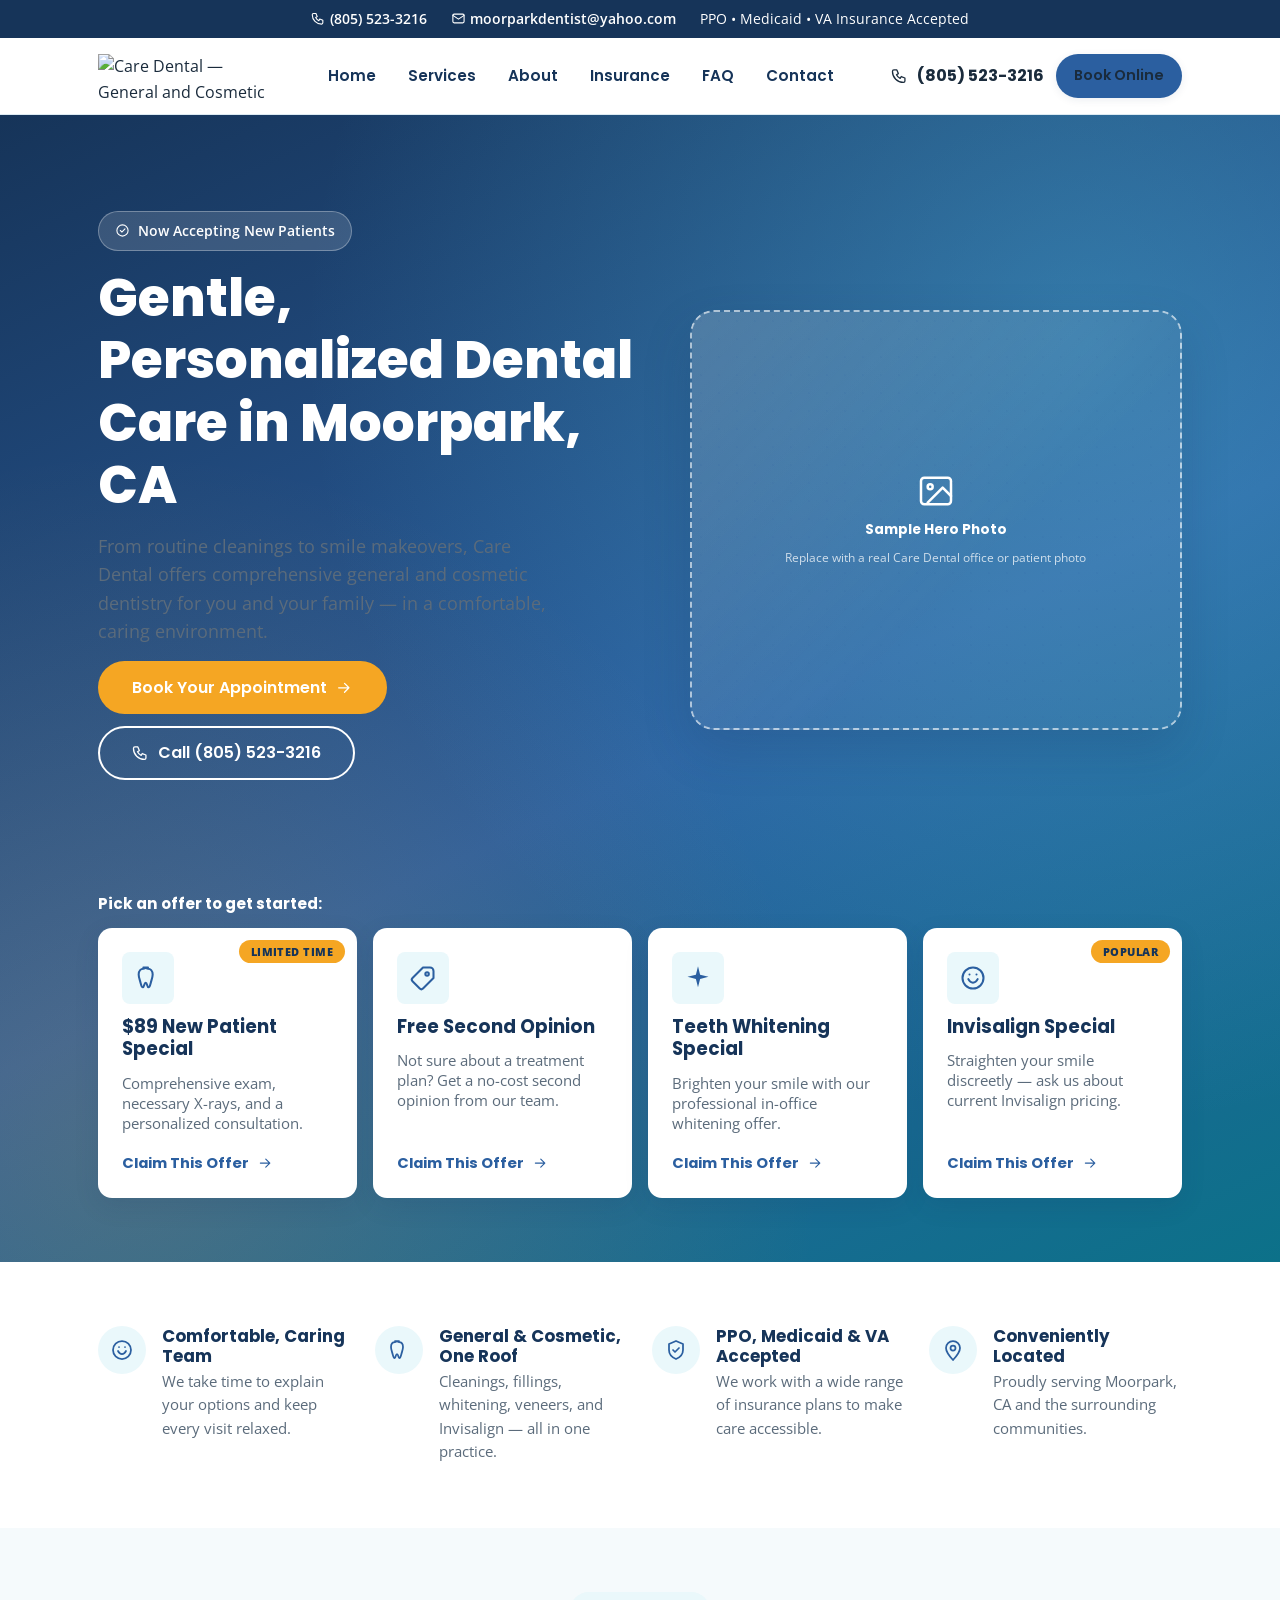
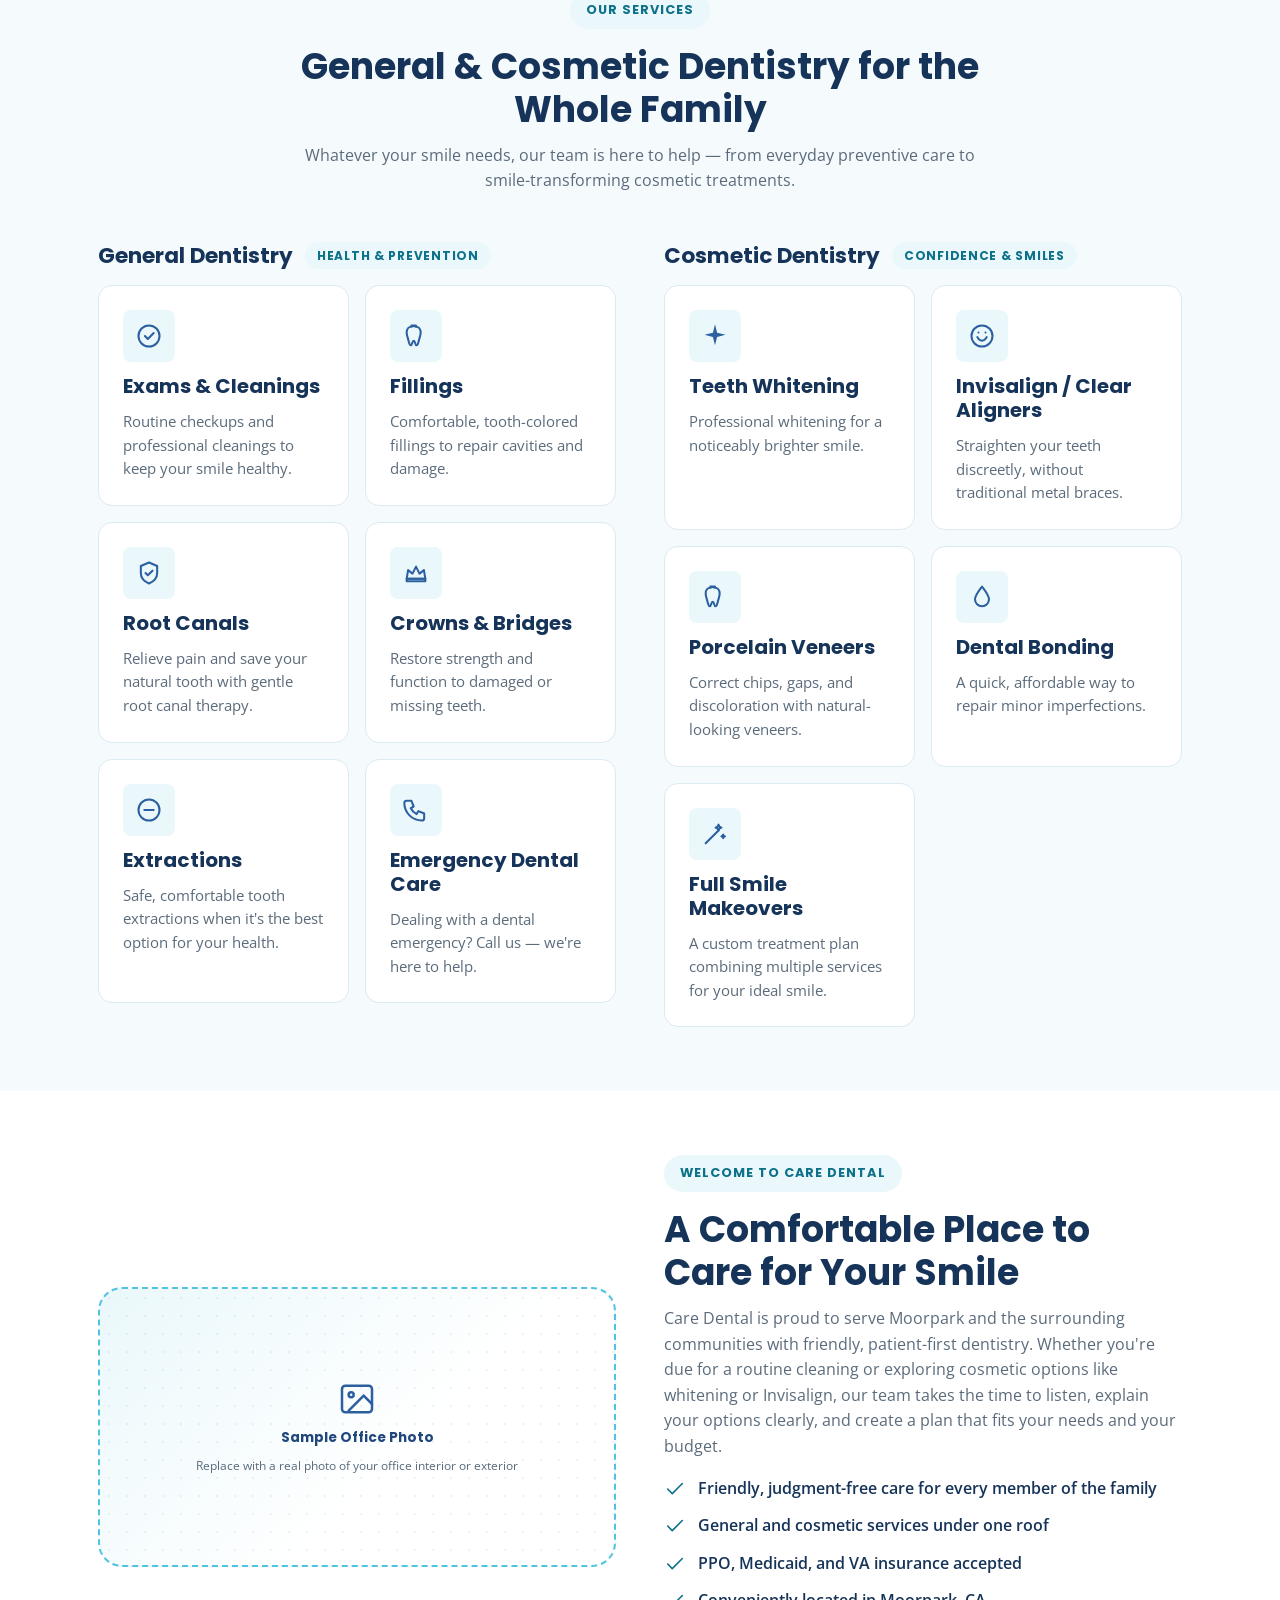
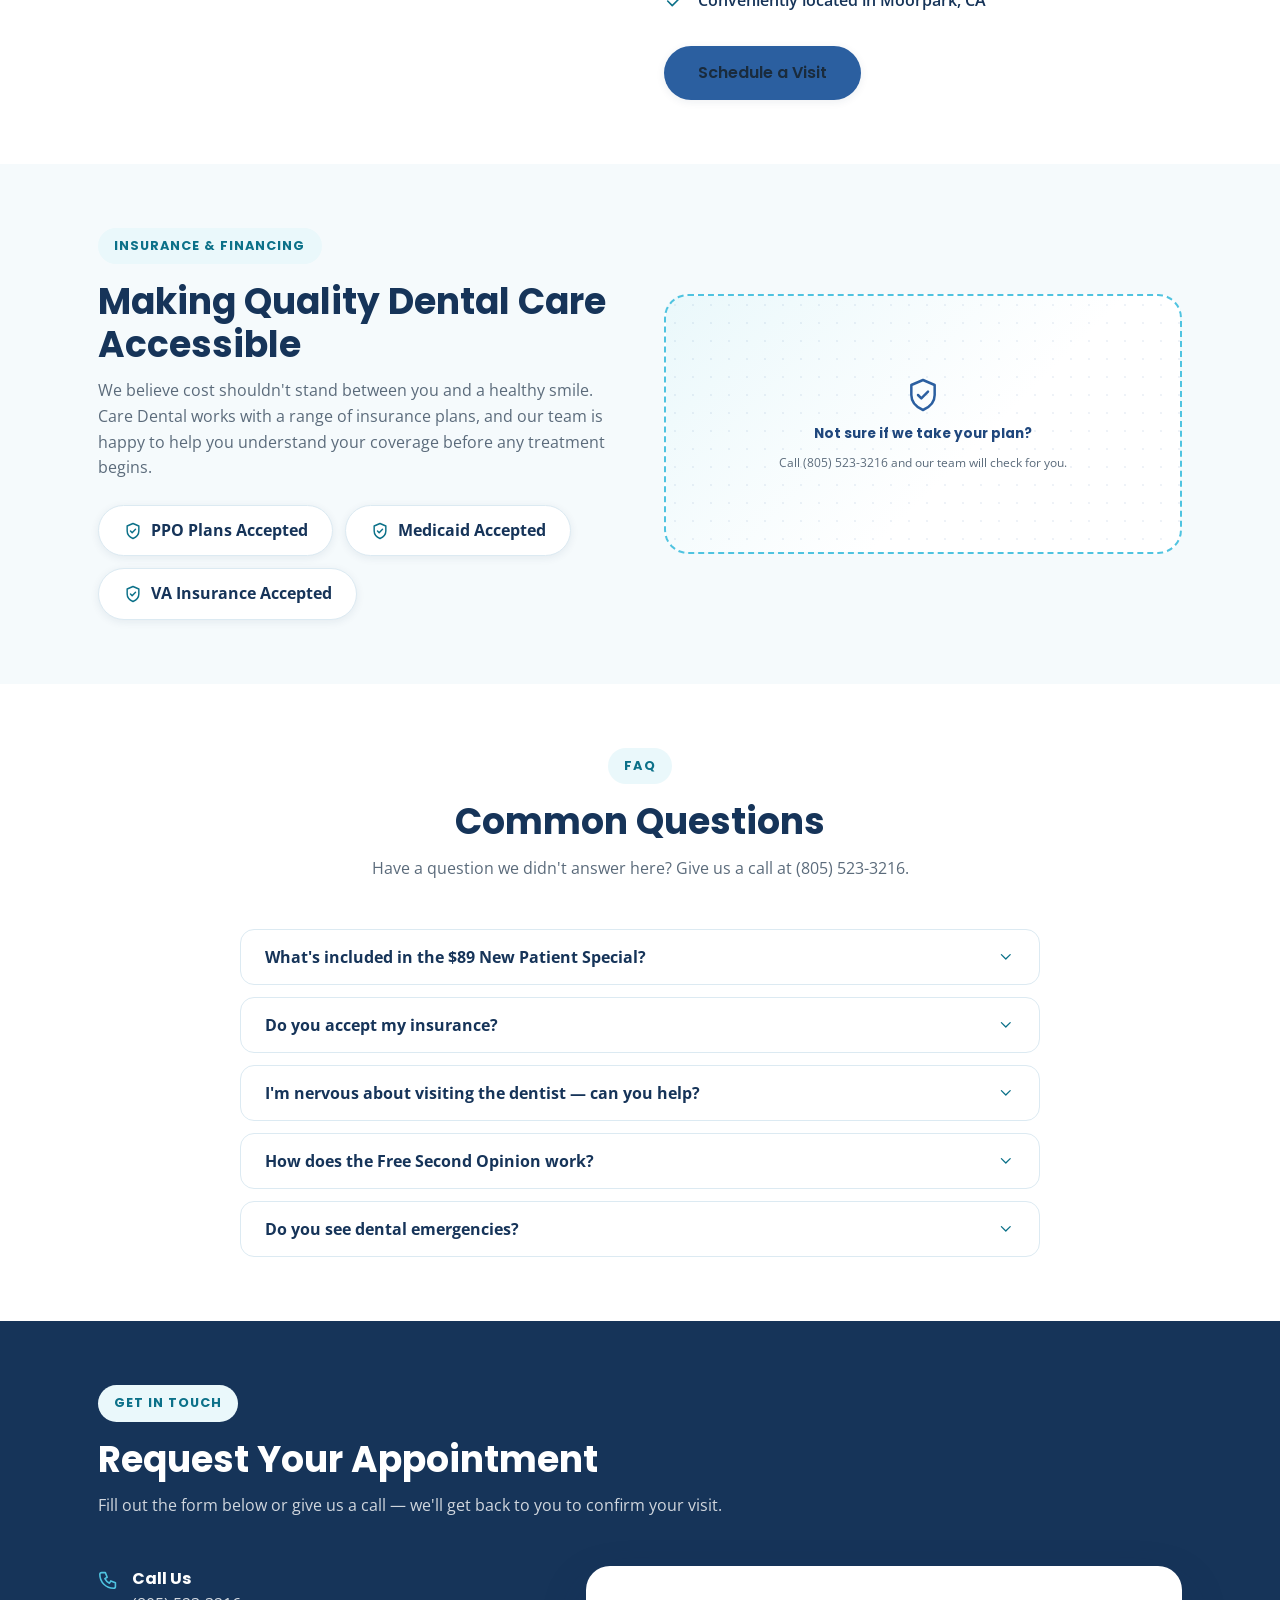
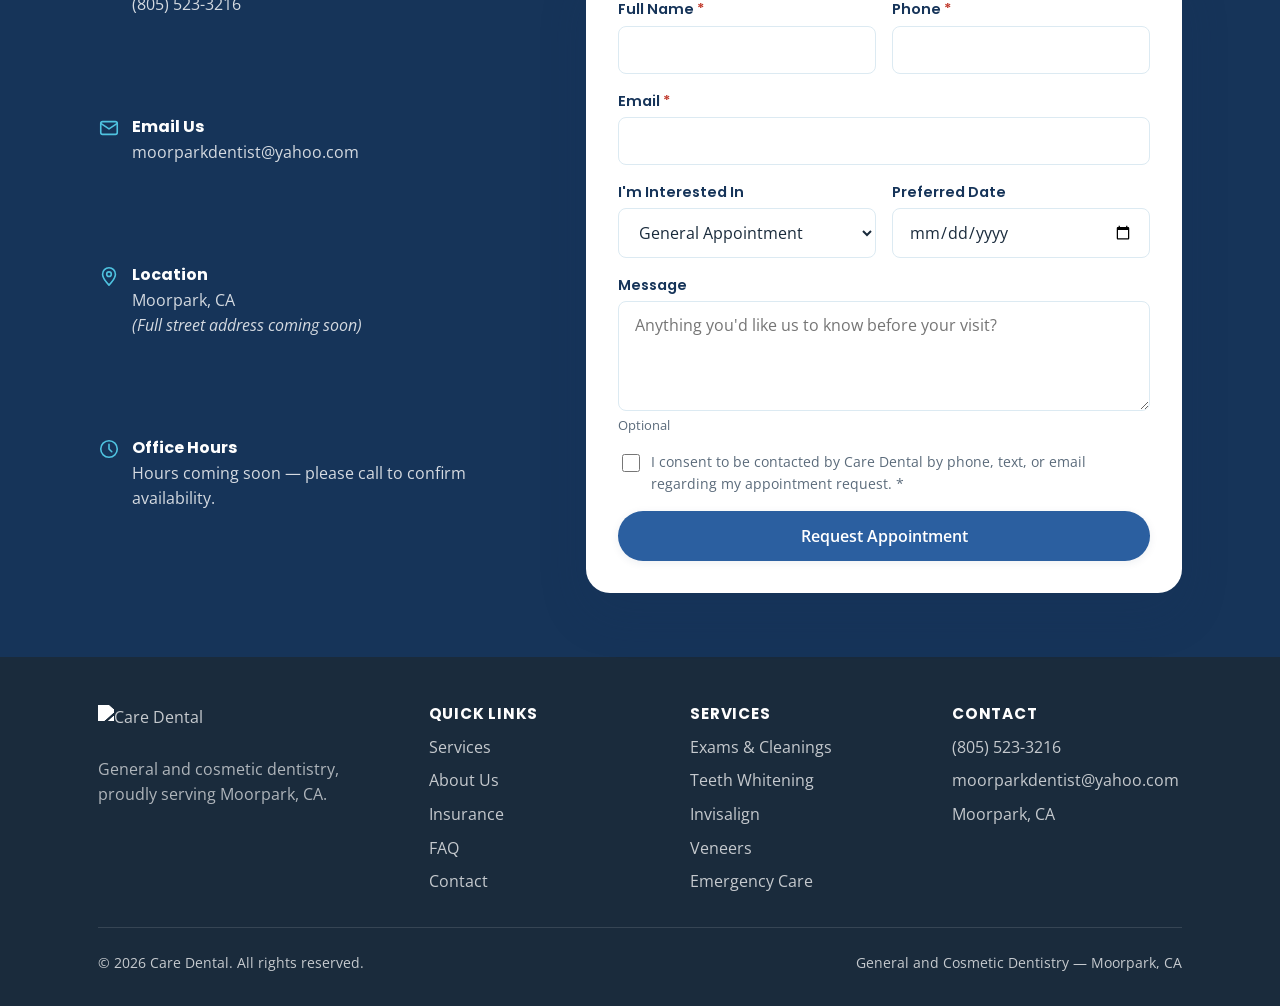
==== commit 8327f9ad: "Lay out hero offer cards in a single full-width row Move the 4 offer cards out of the narrow hero te" ====
--- a/index.html
+++ b/index.html
@@ -102,61 +102,6 @@
             Call (805) 523-3216
           </a>
         </div>
-
-        <p class="cd-hero__lede" style="font-weight:700;color:#fff;margin-bottom:12px;font-family:var(--font-display);font-size:0.95rem;">Pick an offer to get started:</p>
-        <div class="cd-offers" role="list">
-
-          <button type="button" class="cd-offer" role="listitem" data-offer="New Patient Special ($89)" data-href="#REPLACE-WITH-FUNNEL-LINK-1">
-            <span class="cd-offer__ribbon">Limited Time</span>
-            <span class="cd-offer__icon">
-              <svg class="cd-icon" viewBox="0 0 24 24" fill="none" stroke="currentColor" stroke-width="1.75" stroke-linecap="round" stroke-linejoin="round" aria-hidden="true"><path d="M12 3c-1.8 0-2.7 1-4 1-2 0-4 1.6-4 5 0 2.5 1 4.6 1.6 7 .5 2 .9 4 2 4 1.3 0 1-4 2.4-4s1.1 4 2.4 4c1.1 0 1.5-2 2-4 .6-2.4 1.6-4.5 1.6-7 0-3.4-2-5-4-5-1.3 0-2.2-1-4-1z"/></svg>
-            </span>
-            <h3>$89 New Patient Special</h3>
-            <p>Comprehensive exam, necessary X-rays, and a personalized consultation.</p>
-            <span class="cd-offer__cta">
-              Claim This Offer
-              <svg class="cd-icon" viewBox="0 0 24 24" fill="none" stroke="currentColor" stroke-width="1.75" stroke-linecap="round" stroke-linejoin="round" aria-hidden="true"><path d="M5 12h14M13 6l6 6-6 6"/></svg>
-            </span>
-          </button>
-
-          <button type="button" class="cd-offer" role="listitem" data-offer="Free Second Opinion" data-href="#REPLACE-WITH-FUNNEL-LINK-2">
-            <span class="cd-offer__icon">
-              <svg class="cd-icon" viewBox="0 0 24 24" fill="none" stroke="currentColor" stroke-width="1.75" stroke-linecap="round" stroke-linejoin="round" aria-hidden="true"><path d="M3 12 12 3h6a3 3 0 0 1 3 3v6l-9 9a2 2 0 0 1-2.8 0L3 14.8a2 2 0 0 1 0-2.8z"/><circle cx="15.5" cy="8.5" r="1.5"/></svg>
-            </span>
-            <h3>Free Second Opinion</h3>
-            <p>Not sure about a treatment plan? Get a no-cost second opinion from our team.</p>
-            <span class="cd-offer__cta">
-              Claim This Offer
-              <svg class="cd-icon" viewBox="0 0 24 24" fill="none" stroke="currentColor" stroke-width="1.75" stroke-linecap="round" stroke-linejoin="round" aria-hidden="true"><path d="M5 12h14M13 6l6 6-6 6"/></svg>
-            </span>
-          </button>
-
-          <button type="button" class="cd-offer" role="listitem" data-offer="Teeth Whitening Special" data-href="#REPLACE-WITH-FUNNEL-LINK-3">
-            <span class="cd-offer__icon">
-              <svg class="cd-icon" viewBox="0 0 24 24" fill="currentColor" stroke="none" aria-hidden="true"><path d="M12 2 13.8 9.2 21 11 13.8 12.8 12 20 10.2 12.8 3 11 10.2 9.2 12 2z"/></svg>
-            </span>
-            <h3>Teeth Whitening Special</h3>
-            <p>Brighten your smile with our professional in-office whitening offer.</p>
-            <span class="cd-offer__cta">
-              Claim This Offer
-              <svg class="cd-icon" viewBox="0 0 24 24" fill="none" stroke="currentColor" stroke-width="1.75" stroke-linecap="round" stroke-linejoin="round" aria-hidden="true"><path d="M5 12h14M13 6l6 6-6 6"/></svg>
-            </span>
-          </button>
-
-          <button type="button" class="cd-offer" role="listitem" data-offer="Invisalign Special" data-href="#REPLACE-WITH-FUNNEL-LINK-4">
-            <span class="cd-offer__ribbon">Popular</span>
-            <span class="cd-offer__icon">
-              <svg class="cd-icon" viewBox="0 0 24 24" fill="none" stroke="currentColor" stroke-width="1.75" stroke-linecap="round" stroke-linejoin="round" aria-hidden="true"><circle cx="12" cy="12" r="9"/><path d="M8 13c1 2 2.5 3 4 3s3-1 4-3"/><path d="M9 9h.01M15 9h.01"/></svg>
-            </span>
-            <h3>Invisalign Special</h3>
-            <p>Straighten your smile discreetly &mdash; ask us about current Invisalign pricing.</p>
-            <span class="cd-offer__cta">
-              Claim This Offer
-              <svg class="cd-icon" viewBox="0 0 24 24" fill="none" stroke="currentColor" stroke-width="1.75" stroke-linecap="round" stroke-linejoin="round" aria-hidden="true"><path d="M5 12h14M13 6l6 6-6 6"/></svg>
-            </span>
-          </button>
-
-        </div>
       </div>
 
       <div class="cd-hero__visual">
@@ -166,6 +111,63 @@
             <span>Sample Hero Photo</span>
             <small>Replace with a real Care Dental office or patient photo</small>
           </div>
+        </div>
+      </div>
+
+      <div class="cd-hero__offers">
+        <p class="cd-hero__lede" style="font-weight:700;color:#fff;margin-bottom:12px;font-family:var(--font-display);font-size:0.95rem;">Pick an offer to get started:</p>
+        <div class="cd-offers" role="list">
+
+          <button type="button" class="cd-offer" role="listitem" data-offer="New Patient Special ($89)" data-href="#REPLACE-WITH-FUNNEL-LINK-1">
+            <span class="cd-offer__ribbon">Limited Time</span>
+            <span class="cd-offer__icon">
+              <svg class="cd-icon" viewBox="0 0 24 24" fill="none" stroke="currentColor" stroke-width="1.75" stroke-linecap="round" stroke-linejoin="round" aria-hidden="true"><path d="M12 3c-1.8 0-2.7 1-4 1-2 0-4 1.6-4 5 0 2.5 1 4.6 1.6 7 .5 2 .9 4 2 4 1.3 0 1-4 2.4-4s1.1 4 2.4 4c1.1 0 1.5-2 2-4 .6-2.4 1.6-4.5 1.6-7 0-3.4-2-5-4-5-1.3 0-2.2-1-4-1z"/></svg>
+            </span>
+            <h3>$89 New Patient Special</h3>
+            <p>Comprehensive exam, necessary X-rays, and a personalized consultation.</p>
+            <span class="cd-offer__cta">
+              Claim This Offer
+              <svg class="cd-icon" viewBox="0 0 24 24" fill="none" stroke="currentColor" stroke-width="1.75" stroke-linecap="round" stroke-linejoin="round" aria-hidden="true"><path d="M5 12h14M13 6l6 6-6 6"/></svg>
+            </span>
+          </button>
+
+          <button type="button" class="cd-offer" role="listitem" data-offer="Free Second Opinion" data-href="#REPLACE-WITH-FUNNEL-LINK-2">
+            <span class="cd-offer__icon">
+              <svg class="cd-icon" viewBox="0 0 24 24" fill="none" stroke="currentColor" stroke-width="1.75" stroke-linecap="round" stroke-linejoin="round" aria-hidden="true"><path d="M3 12 12 3h6a3 3 0 0 1 3 3v6l-9 9a2 2 0 0 1-2.8 0L3 14.8a2 2 0 0 1 0-2.8z"/><circle cx="15.5" cy="8.5" r="1.5"/></svg>
+            </span>
+            <h3>Free Second Opinion</h3>
+            <p>Not sure about a treatment plan? Get a no-cost second opinion from our team.</p>
+            <span class="cd-offer__cta">
+              Claim This Offer
+              <svg class="cd-icon" viewBox="0 0 24 24" fill="none" stroke="currentColor" stroke-width="1.75" stroke-linecap="round" stroke-linejoin="round" aria-hidden="true"><path d="M5 12h14M13 6l6 6-6 6"/></svg>
+            </span>
+          </button>
+
+          <button type="button" class="cd-offer" role="listitem" data-offer="Teeth Whitening Special" data-href="#REPLACE-WITH-FUNNEL-LINK-3">
+            <span class="cd-offer__icon">
+              <svg class="cd-icon" viewBox="0 0 24 24" fill="currentColor" stroke="none" aria-hidden="true"><path d="M12 2 13.8 9.2 21 11 13.8 12.8 12 20 10.2 12.8 3 11 10.2 9.2 12 2z"/></svg>
+            </span>
+            <h3>Teeth Whitening Special</h3>
+            <p>Brighten your smile with our professional in-office whitening offer.</p>
+            <span class="cd-offer__cta">
+              Claim This Offer
+              <svg class="cd-icon" viewBox="0 0 24 24" fill="none" stroke="currentColor" stroke-width="1.75" stroke-linecap="round" stroke-linejoin="round" aria-hidden="true"><path d="M5 12h14M13 6l6 6-6 6"/></svg>
+            </span>
+          </button>
+
+          <button type="button" class="cd-offer" role="listitem" data-offer="Invisalign Special" data-href="#REPLACE-WITH-FUNNEL-LINK-4">
+            <span class="cd-offer__ribbon">Popular</span>
+            <span class="cd-offer__icon">
+              <svg class="cd-icon" viewBox="0 0 24 24" fill="none" stroke="currentColor" stroke-width="1.75" stroke-linecap="round" stroke-linejoin="round" aria-hidden="true"><circle cx="12" cy="12" r="9"/><path d="M8 13c1 2 2.5 3 4 3s3-1 4-3"/><path d="M9 9h.01M15 9h.01"/></svg>
+            </span>
+            <h3>Invisalign Special</h3>
+            <p>Straighten your smile discreetly &mdash; ask us about current Invisalign pricing.</p>
+            <span class="cd-offer__cta">
+              Claim This Offer
+              <svg class="cd-icon" viewBox="0 0 24 24" fill="none" stroke="currentColor" stroke-width="1.75" stroke-linecap="round" stroke-linejoin="round" aria-hidden="true"><path d="M5 12h14M13 6l6 6-6 6"/></svg>
+            </span>
+          </button>
+
         </div>
       </div>
     </div>
--- a/css/style.css
+++ b/css/style.css
@@ -85,6 +85,15 @@
   font-size: 16px;
   -webkit-font-smoothing: antialiased;
   padding-top: var(--header-height);
+  /* Full-bleed: break out of whatever boxed/max-width container the
+     page builder (e.g. GoHighLevel) wraps this Custom HTML element in,
+     so the page spans the full browser width regardless of the row/
+     section width setting around it. */
+  width: 100vw;
+  max-width: 100vw;
+  margin-left: calc(50% - 50vw);
+  margin-right: calc(50% - 50vw);
+  overflow-x: hidden;
 }
 
 .cd-page img {
@@ -581,6 +590,10 @@
   min-height: 320px;
 }
 
+.cd-hero__offers {
+  margin-top: var(--space-2);
+}
+
 /* --------------------------------------------------------------------------
    8. Offer cards
    -------------------------------------------------------------------------- */
@@ -588,7 +601,19 @@
   position: relative;
   display: grid;
   gap: var(--space-4);
-  grid-template-columns: repeat(auto-fit, minmax(230px, 1fr));
+  grid-template-columns: 1fr;
+}
+
+@media (min-width: 560px) {
+  .cd-offers {
+    grid-template-columns: repeat(2, 1fr);
+  }
+}
+
+@media (min-width: 900px) {
+  .cd-offers {
+    grid-template-columns: repeat(4, 1fr);
+  }
 }
 
 .cd-offer {
@@ -673,6 +698,11 @@
   .cd-hero__grid {
     grid-template-columns: 1.05fr 0.95fr;
   }
+
+  .cd-hero__offers {
+    grid-column: 1 / -1;
+    margin-top: var(--space-4);
+  }
 }
 
 /* --------------------------------------------------------------------------
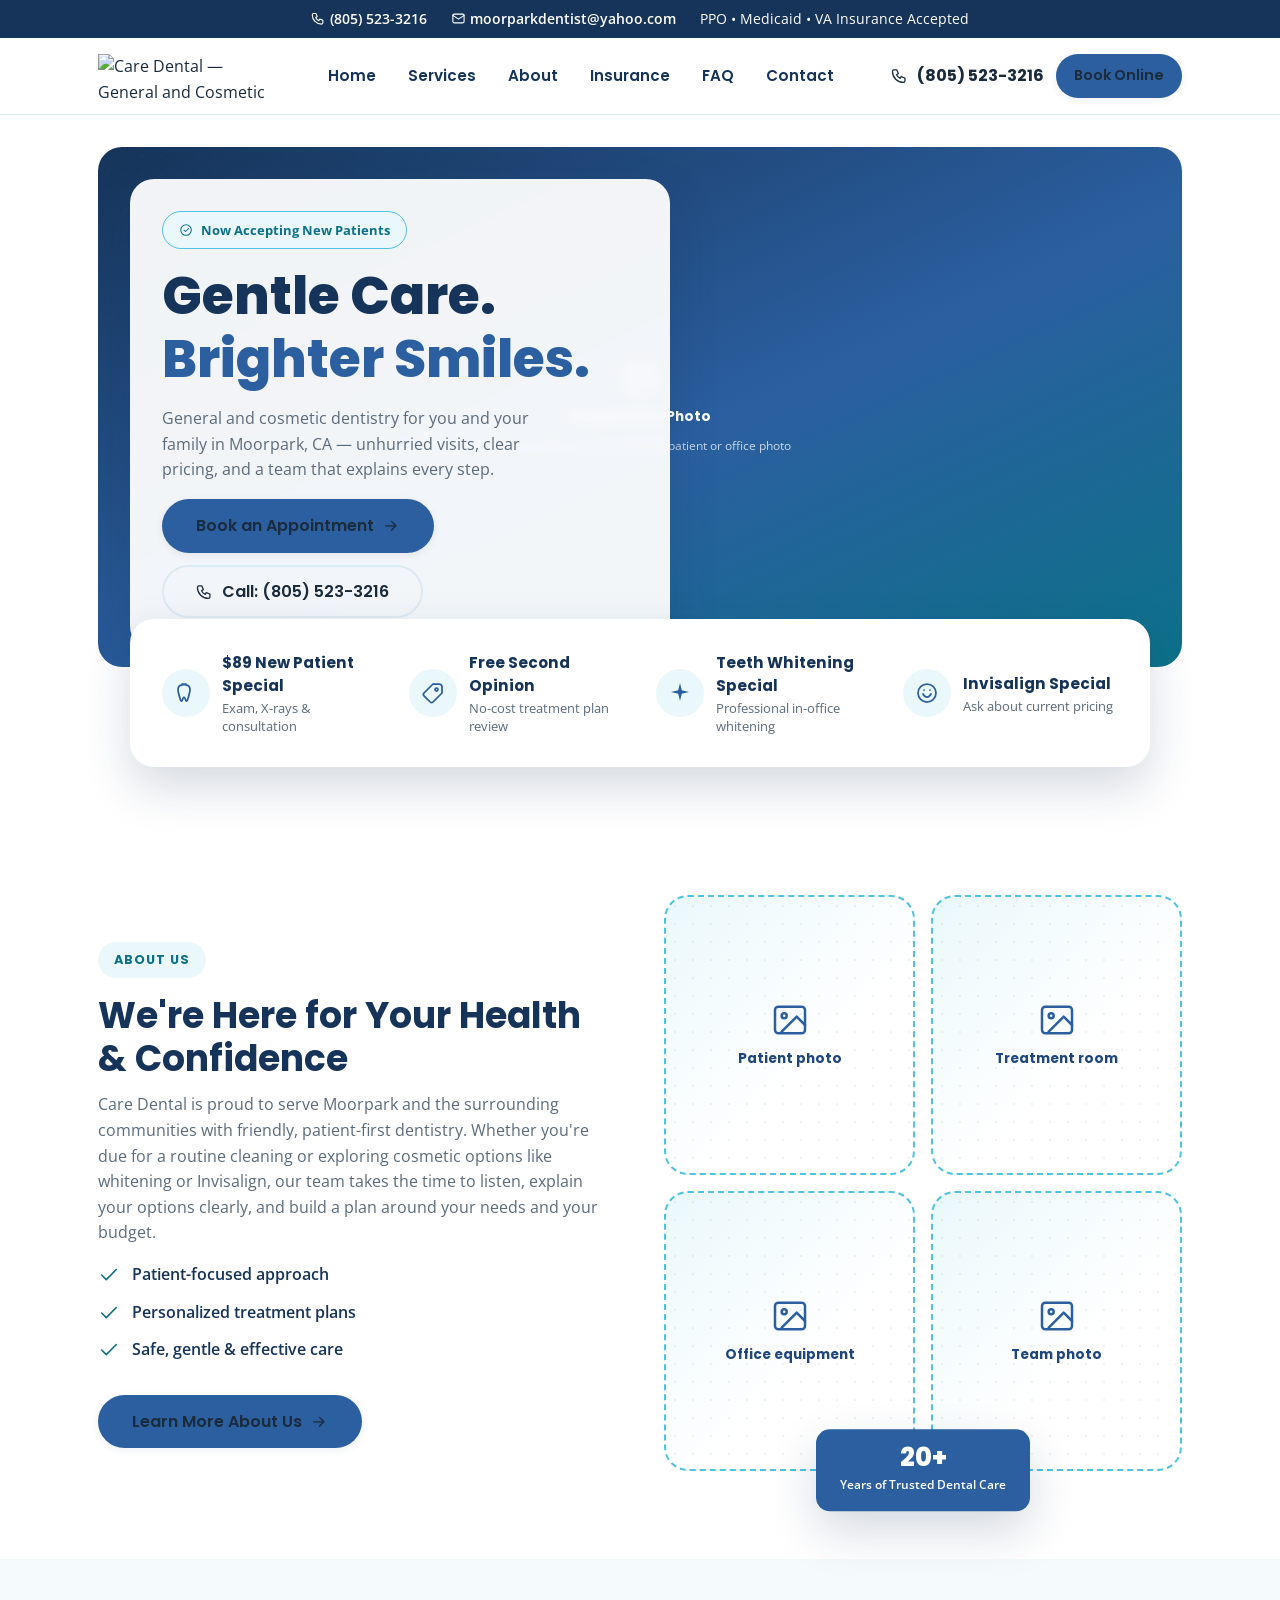
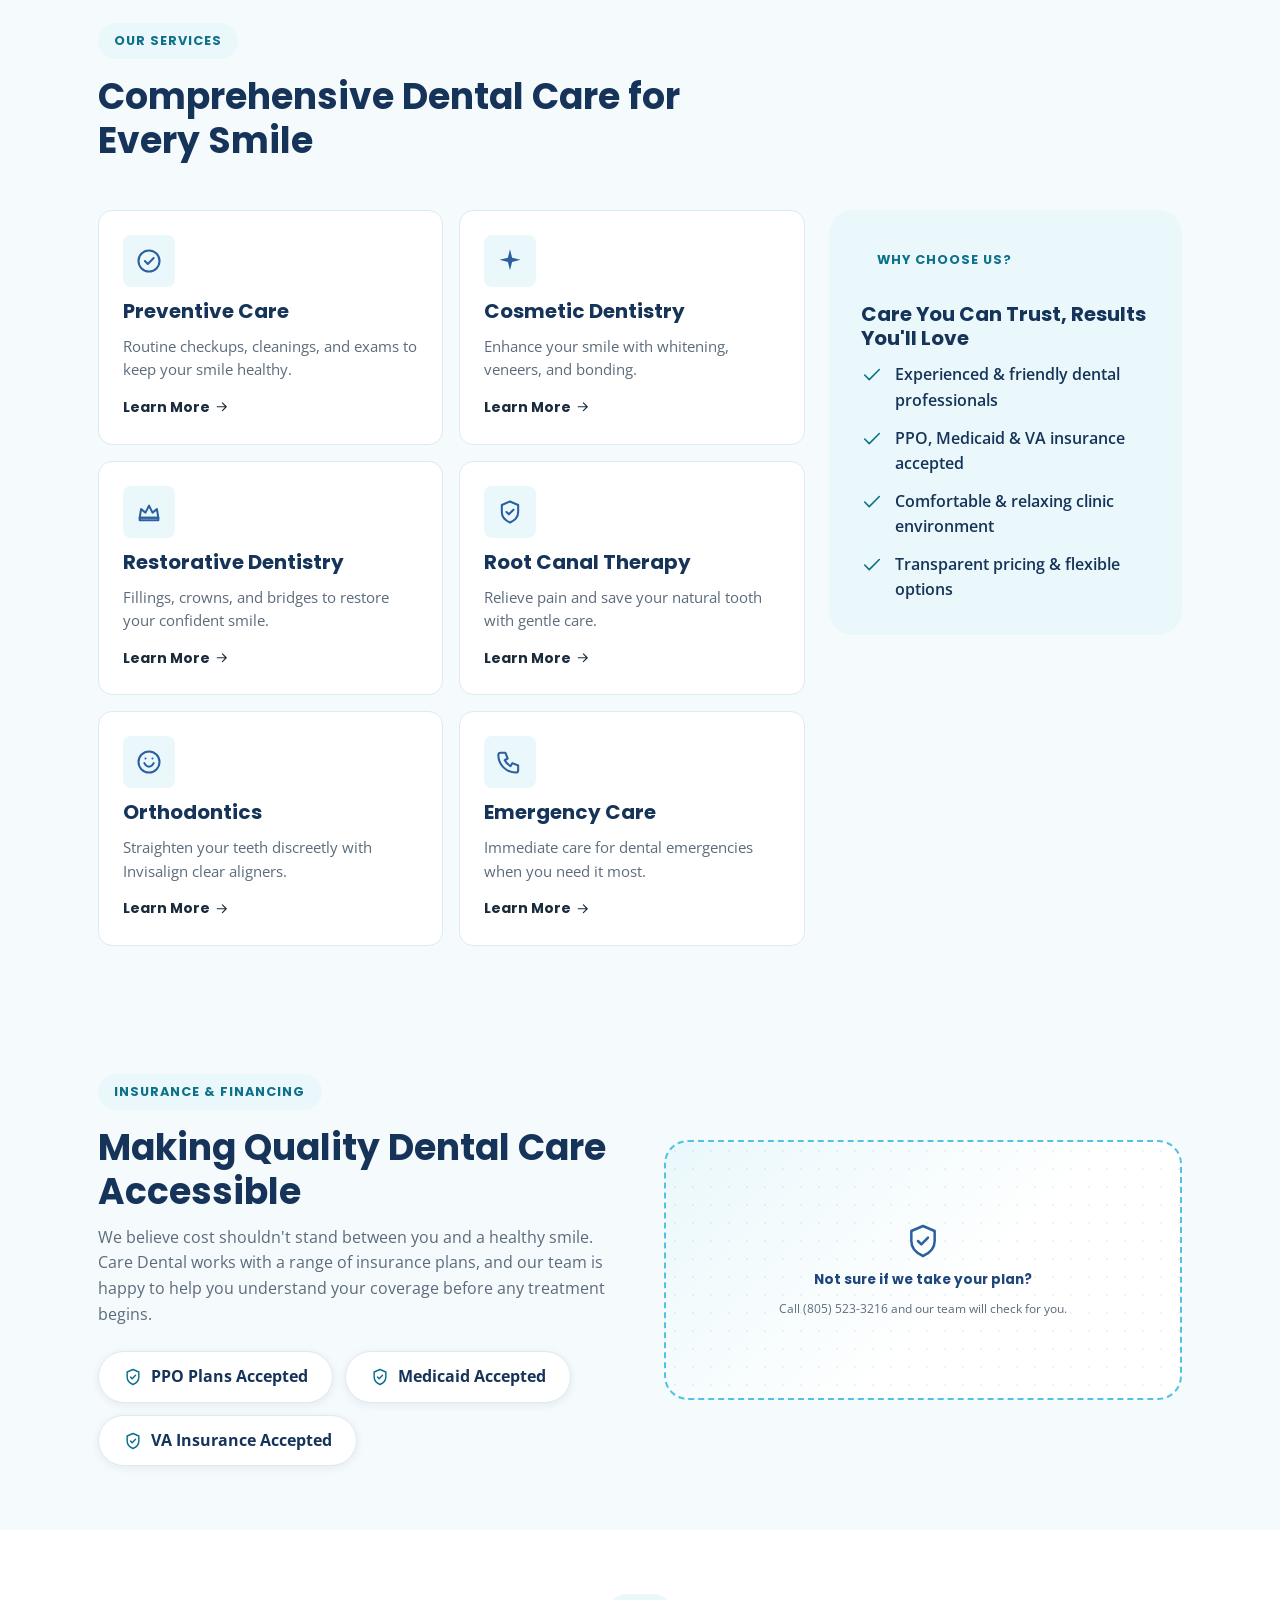
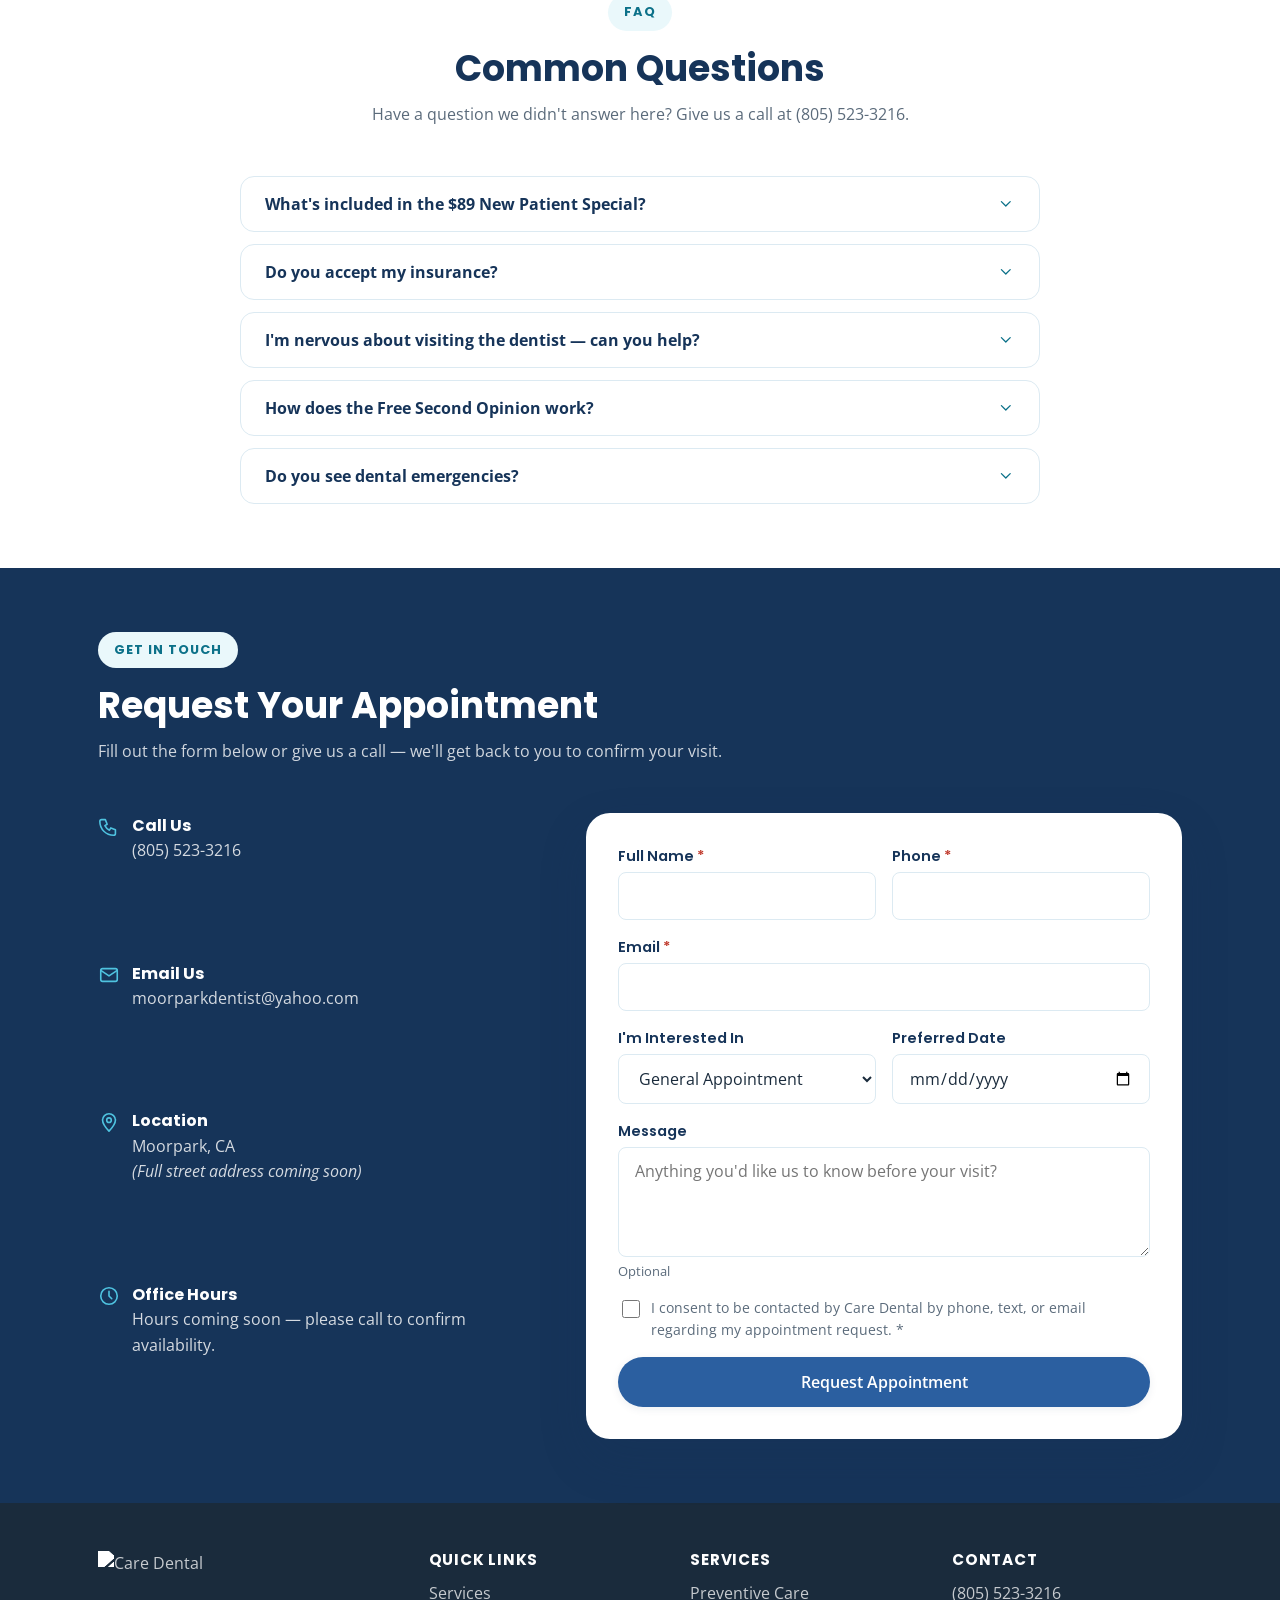
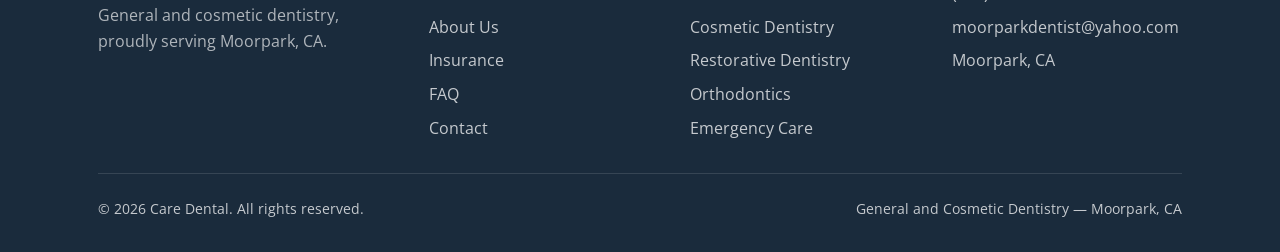
==== commit a773e022: "Rebuild homepage inspired by BrightSmile reference layout Restructure hero, about, and services sect" ====
--- a/index.html
+++ b/index.html
@@ -84,132 +84,137 @@
 
   <!-- ============ HERO ============ -->
   <section class="cd-hero" id="home">
-    <div class="cd-container cd-hero__grid">
-      <div class="cd-hero__content">
-        <span class="cd-hero__badge">
-          <svg class="cd-icon" viewBox="0 0 24 24" fill="none" stroke="currentColor" stroke-width="1.75" stroke-linecap="round" stroke-linejoin="round" aria-hidden="true"><circle cx="12" cy="12" r="9"/><path d="m8.5 12 2.5 2.5 5-5"/></svg>
-          Now Accepting New Patients
-        </span>
-        <h1>Gentle, Personalized Dental Care in Moorpark, CA</h1>
-        <p class="cd-hero__lede">From routine cleanings to smile makeovers, Care Dental offers comprehensive general and cosmetic dentistry for you and your family &mdash; in a comfortable, caring environment.</p>
-        <div class="cd-hero__ctas">
-          <a class="cd-btn cd-btn--amber" href="#contact">
-            Book Your Appointment
-            <svg class="cd-icon" viewBox="0 0 24 24" fill="none" stroke="currentColor" stroke-width="1.75" stroke-linecap="round" stroke-linejoin="round" aria-hidden="true"><path d="M5 12h14M13 6l6 6-6 6"/></svg>
-          </a>
-          <a class="cd-btn cd-btn--outline" href="tel:+18055233216">
-            <svg class="cd-icon" viewBox="0 0 24 24" fill="none" stroke="currentColor" stroke-width="1.75" stroke-linecap="round" stroke-linejoin="round" aria-hidden="true"><path d="M4 4h4l2 5-2.5 1.5a11 11 0 0 0 5 5L14 13l5 2v4a2 2 0 0 1-2 2A15 15 0 0 1 2 6a2 2 0 0 1 2-2z"/></svg>
-            Call (805) 523-3216
-          </a>
-        </div>
-      </div>
-
-      <div class="cd-hero__visual">
-        <div class="cd-placeholder-img" style="min-height:420px;border-radius:24px;">
+    <div class="cd-container">
+      <div class="cd-hero__frame">
+        <div class="cd-placeholder-img cd-hero__photo">
           <div class="cd-placeholder-img__content">
             <svg class="cd-icon" viewBox="0 0 24 24" fill="none" stroke="currentColor" stroke-width="1.5" stroke-linecap="round" stroke-linejoin="round" aria-hidden="true"><rect x="3" y="4" width="18" height="16" rx="2"/><circle cx="8.5" cy="9.5" r="1.5"/><path d="m21 15-5-5-9 9"/></svg>
             <span>Sample Hero Photo</span>
-            <small>Replace with a real Care Dental office or patient photo</small>
-          </div>
-        </div>
-      </div>
-
-      <div class="cd-hero__offers">
-        <p class="cd-hero__lede" style="font-weight:700;color:#fff;margin-bottom:12px;font-family:var(--font-display);font-size:0.95rem;">Pick an offer to get started:</p>
-        <div class="cd-offers" role="list">
-
-          <button type="button" class="cd-offer" role="listitem" data-offer="New Patient Special ($89)" data-href="#REPLACE-WITH-FUNNEL-LINK-1">
-            <span class="cd-offer__ribbon">Limited Time</span>
-            <span class="cd-offer__icon">
-              <svg class="cd-icon" viewBox="0 0 24 24" fill="none" stroke="currentColor" stroke-width="1.75" stroke-linecap="round" stroke-linejoin="round" aria-hidden="true"><path d="M12 3c-1.8 0-2.7 1-4 1-2 0-4 1.6-4 5 0 2.5 1 4.6 1.6 7 .5 2 .9 4 2 4 1.3 0 1-4 2.4-4s1.1 4 2.4 4c1.1 0 1.5-2 2-4 .6-2.4 1.6-4.5 1.6-7 0-3.4-2-5-4-5-1.3 0-2.2-1-4-1z"/></svg>
-            </span>
-            <h3>$89 New Patient Special</h3>
-            <p>Comprehensive exam, necessary X-rays, and a personalized consultation.</p>
-            <span class="cd-offer__cta">
-              Claim This Offer
+            <small>Replace with a real Care Dental patient or office photo</small>
+          </div>
+        </div>
+
+        <div class="cd-hero__card">
+          <span class="cd-hero__badge">
+            <svg class="cd-icon" viewBox="0 0 24 24" fill="none" stroke="currentColor" stroke-width="1.75" stroke-linecap="round" stroke-linejoin="round" aria-hidden="true"><circle cx="12" cy="12" r="9"/><path d="m8.5 12 2.5 2.5 5-5"/></svg>
+            Now Accepting New Patients
+          </span>
+          <h1>Gentle Care.<br /><span class="cd-hero__accent">Brighter Smiles.</span></h1>
+          <p class="cd-hero__lede">General and cosmetic dentistry for you and your family in Moorpark, CA &mdash; unhurried visits, clear pricing, and a team that explains every step.</p>
+          <div class="cd-hero__ctas">
+            <a class="cd-btn cd-btn--primary" href="#contact">
+              Book an Appointment
               <svg class="cd-icon" viewBox="0 0 24 24" fill="none" stroke="currentColor" stroke-width="1.75" stroke-linecap="round" stroke-linejoin="round" aria-hidden="true"><path d="M5 12h14M13 6l6 6-6 6"/></svg>
-            </span>
-          </button>
-
-          <button type="button" class="cd-offer" role="listitem" data-offer="Free Second Opinion" data-href="#REPLACE-WITH-FUNNEL-LINK-2">
-            <span class="cd-offer__icon">
-              <svg class="cd-icon" viewBox="0 0 24 24" fill="none" stroke="currentColor" stroke-width="1.75" stroke-linecap="round" stroke-linejoin="round" aria-hidden="true"><path d="M3 12 12 3h6a3 3 0 0 1 3 3v6l-9 9a2 2 0 0 1-2.8 0L3 14.8a2 2 0 0 1 0-2.8z"/><circle cx="15.5" cy="8.5" r="1.5"/></svg>
-            </span>
-            <h3>Free Second Opinion</h3>
-            <p>Not sure about a treatment plan? Get a no-cost second opinion from our team.</p>
-            <span class="cd-offer__cta">
-              Claim This Offer
-              <svg class="cd-icon" viewBox="0 0 24 24" fill="none" stroke="currentColor" stroke-width="1.75" stroke-linecap="round" stroke-linejoin="round" aria-hidden="true"><path d="M5 12h14M13 6l6 6-6 6"/></svg>
-            </span>
-          </button>
-
-          <button type="button" class="cd-offer" role="listitem" data-offer="Teeth Whitening Special" data-href="#REPLACE-WITH-FUNNEL-LINK-3">
-            <span class="cd-offer__icon">
-              <svg class="cd-icon" viewBox="0 0 24 24" fill="currentColor" stroke="none" aria-hidden="true"><path d="M12 2 13.8 9.2 21 11 13.8 12.8 12 20 10.2 12.8 3 11 10.2 9.2 12 2z"/></svg>
-            </span>
-            <h3>Teeth Whitening Special</h3>
-            <p>Brighten your smile with our professional in-office whitening offer.</p>
-            <span class="cd-offer__cta">
-              Claim This Offer
-              <svg class="cd-icon" viewBox="0 0 24 24" fill="none" stroke="currentColor" stroke-width="1.75" stroke-linecap="round" stroke-linejoin="round" aria-hidden="true"><path d="M5 12h14M13 6l6 6-6 6"/></svg>
-            </span>
-          </button>
-
-          <button type="button" class="cd-offer" role="listitem" data-offer="Invisalign Special" data-href="#REPLACE-WITH-FUNNEL-LINK-4">
-            <span class="cd-offer__ribbon">Popular</span>
-            <span class="cd-offer__icon">
-              <svg class="cd-icon" viewBox="0 0 24 24" fill="none" stroke="currentColor" stroke-width="1.75" stroke-linecap="round" stroke-linejoin="round" aria-hidden="true"><circle cx="12" cy="12" r="9"/><path d="M8 13c1 2 2.5 3 4 3s3-1 4-3"/><path d="M9 9h.01M15 9h.01"/></svg>
-            </span>
-            <h3>Invisalign Special</h3>
-            <p>Straighten your smile discreetly &mdash; ask us about current Invisalign pricing.</p>
-            <span class="cd-offer__cta">
-              Claim This Offer
-              <svg class="cd-icon" viewBox="0 0 24 24" fill="none" stroke="currentColor" stroke-width="1.75" stroke-linecap="round" stroke-linejoin="round" aria-hidden="true"><path d="M5 12h14M13 6l6 6-6 6"/></svg>
-            </span>
-          </button>
-
-        </div>
+            </a>
+            <a class="cd-btn cd-btn--ghost" href="tel:+18055233216">
+              <svg class="cd-icon" viewBox="0 0 24 24" fill="none" stroke="currentColor" stroke-width="1.75" stroke-linecap="round" stroke-linejoin="round" aria-hidden="true"><path d="M4 4h4l2 5-2.5 1.5a11 11 0 0 0 5 5L14 13l5 2v4a2 2 0 0 1-2 2A15 15 0 0 1 2 6a2 2 0 0 1 2-2z"/></svg>
+              Call: (805) 523-3216
+            </a>
+          </div>
+        </div>
+      </div>
+
+      <div class="cd-hero__offers" role="list">
+        <button type="button" class="cd-hero-offer" role="listitem" data-offer="New Patient Special ($89)" data-href="#REPLACE-WITH-FUNNEL-LINK-1">
+          <span class="cd-hero-offer__icon">
+            <svg class="cd-icon" viewBox="0 0 24 24" fill="none" stroke="currentColor" stroke-width="1.75" stroke-linecap="round" stroke-linejoin="round" aria-hidden="true"><path d="M12 3c-1.8 0-2.7 1-4 1-2 0-4 1.6-4 5 0 2.5 1 4.6 1.6 7 .5 2 .9 4 2 4 1.3 0 1-4 2.4-4s1.1 4 2.4 4c1.1 0 1.5-2 2-4 .6-2.4 1.6-4.5 1.6-7 0-3.4-2-5-4-5-1.3 0-2.2-1-4-1z"/></svg>
+          </span>
+          <span class="cd-hero-offer__text">
+            <strong>$89 New Patient Special</strong>
+            <span>Exam, X-rays &amp; consultation</span>
+          </span>
+        </button>
+
+        <button type="button" class="cd-hero-offer" role="listitem" data-offer="Free Second Opinion" data-href="#REPLACE-WITH-FUNNEL-LINK-2">
+          <span class="cd-hero-offer__icon">
+            <svg class="cd-icon" viewBox="0 0 24 24" fill="none" stroke="currentColor" stroke-width="1.75" stroke-linecap="round" stroke-linejoin="round" aria-hidden="true"><path d="M3 12 12 3h6a3 3 0 0 1 3 3v6l-9 9a2 2 0 0 1-2.8 0L3 14.8a2 2 0 0 1 0-2.8z"/><circle cx="15.5" cy="8.5" r="1.5"/></svg>
+          </span>
+          <span class="cd-hero-offer__text">
+            <strong>Free Second Opinion</strong>
+            <span>No-cost treatment plan review</span>
+          </span>
+        </button>
+
+        <button type="button" class="cd-hero-offer" role="listitem" data-offer="Teeth Whitening Special" data-href="#REPLACE-WITH-FUNNEL-LINK-3">
+          <span class="cd-hero-offer__icon">
+            <svg class="cd-icon" viewBox="0 0 24 24" fill="currentColor" stroke="none" aria-hidden="true"><path d="M12 2 13.8 9.2 21 11 13.8 12.8 12 20 10.2 12.8 3 11 10.2 9.2 12 2z"/></svg>
+          </span>
+          <span class="cd-hero-offer__text">
+            <strong>Teeth Whitening Special</strong>
+            <span>Professional in-office whitening</span>
+          </span>
+        </button>
+
+        <button type="button" class="cd-hero-offer" role="listitem" data-offer="Invisalign Special" data-href="#REPLACE-WITH-FUNNEL-LINK-4">
+          <span class="cd-hero-offer__icon">
+            <svg class="cd-icon" viewBox="0 0 24 24" fill="none" stroke="currentColor" stroke-width="1.75" stroke-linecap="round" stroke-linejoin="round" aria-hidden="true"><circle cx="12" cy="12" r="9"/><path d="M8 13c1 2 2.5 3 4 3s3-1 4-3"/><path d="M9 9h.01M15 9h.01"/></svg>
+          </span>
+          <span class="cd-hero-offer__text">
+            <strong>Invisalign Special</strong>
+            <span>Ask about current pricing</span>
+          </span>
+        </button>
       </div>
     </div>
   </section>
 
-  <!-- ============ TRUST BAR ============ -->
-  <section class="cd-section" aria-label="Why choose Care Dental">
-    <div class="cd-container cd-trust">
-      <div class="cd-trust__item">
-        <span class="cd-trust__icon">
-          <svg class="cd-icon" viewBox="0 0 24 24" fill="none" stroke="currentColor" stroke-width="1.75" stroke-linecap="round" stroke-linejoin="round" aria-hidden="true"><circle cx="12" cy="12" r="9"/><path d="M8 13c1 2 2.5 3 4 3s3-1 4-3"/><path d="M9 9h.01M15 9h.01"/></svg>
-        </span>
-        <div>
-          <h3>Comfortable, Caring Team</h3>
-          <p>We take time to explain your options and keep every visit relaxed.</p>
-        </div>
-      </div>
-      <div class="cd-trust__item">
-        <span class="cd-trust__icon">
-          <svg class="cd-icon" viewBox="0 0 24 24" fill="none" stroke="currentColor" stroke-width="1.75" stroke-linecap="round" stroke-linejoin="round" aria-hidden="true"><path d="M12 3c-1.8 0-2.7 1-4 1-2 0-4 1.6-4 5 0 2.5 1 4.6 1.6 7 .5 2 .9 4 2 4 1.3 0 1-4 2.4-4s1.1 4 2.4 4c1.1 0 1.5-2 2-4 .6-2.4 1.6-4.5 1.6-7 0-3.4-2-5-4-5-1.3 0-2.2-1-4-1z"/></svg>
-        </span>
-        <div>
-          <h3>General &amp; Cosmetic, One Roof</h3>
-          <p>Cleanings, fillings, whitening, veneers, and Invisalign &mdash; all in one practice.</p>
-        </div>
-      </div>
-      <div class="cd-trust__item">
-        <span class="cd-trust__icon">
-          <svg class="cd-icon" viewBox="0 0 24 24" fill="none" stroke="currentColor" stroke-width="1.75" stroke-linecap="round" stroke-linejoin="round" aria-hidden="true"><path d="M12 3l7 3v6c0 5-3.5 7.5-7 9-3.5-1.5-7-4-7-9V6l7-3z"/><path d="m9 12 2 2 4-4"/></svg>
-        </span>
-        <div>
-          <h3>PPO, Medicaid &amp; VA Accepted</h3>
-          <p>We work with a wide range of insurance plans to make care accessible.</p>
-        </div>
-      </div>
-      <div class="cd-trust__item">
-        <span class="cd-trust__icon">
-          <svg class="cd-icon" viewBox="0 0 24 24" fill="none" stroke="currentColor" stroke-width="1.75" stroke-linecap="round" stroke-linejoin="round" aria-hidden="true"><path d="M12 22s7-7.58 7-12a7 7 0 1 0-14 0c0 4.42 7 12 7 12z"/><circle cx="12" cy="10" r="2.5"/></svg>
-        </span>
-        <div>
-          <h3>Conveniently Located</h3>
-          <p>Proudly serving Moorpark, CA and the surrounding communities.</p>
+  <!-- ============ ABOUT / OFFICE ============ -->
+  <section class="cd-section" id="about">
+    <div class="cd-container cd-about__grid">
+      <div>
+        <span class="cd-eyebrow">About Us</span>
+        <h2>We're Here for Your Health &amp; Confidence</h2>
+        <p>Care Dental is proud to serve Moorpark and the surrounding communities with friendly, patient-first dentistry. Whether you're due for a routine cleaning or exploring cosmetic options like whitening or Invisalign, our team takes the time to listen, explain your options clearly, and build a plan around your needs and your budget.</p>
+        <ul class="cd-about__list">
+          <li>
+            <svg class="cd-icon" viewBox="0 0 24 24" fill="none" stroke="currentColor" stroke-width="1.75" stroke-linecap="round" stroke-linejoin="round" aria-hidden="true"><path d="M20 6 9 17l-5-5"/></svg>
+            Patient-focused approach
+          </li>
+          <li>
+            <svg class="cd-icon" viewBox="0 0 24 24" fill="none" stroke="currentColor" stroke-width="1.75" stroke-linecap="round" stroke-linejoin="round" aria-hidden="true"><path d="M20 6 9 17l-5-5"/></svg>
+            Personalized treatment plans
+          </li>
+          <li>
+            <svg class="cd-icon" viewBox="0 0 24 24" fill="none" stroke="currentColor" stroke-width="1.75" stroke-linecap="round" stroke-linejoin="round" aria-hidden="true"><path d="M20 6 9 17l-5-5"/></svg>
+            Safe, gentle &amp; effective care
+          </li>
+        </ul>
+        <div style="margin-top:32px;">
+          <a class="cd-btn cd-btn--primary" href="#services">
+            Learn More About Us
+            <svg class="cd-icon" viewBox="0 0 24 24" fill="none" stroke="currentColor" stroke-width="1.75" stroke-linecap="round" stroke-linejoin="round" aria-hidden="true"><path d="M5 12h14M13 6l6 6-6 6"/></svg>
+          </a>
+        </div>
+      </div>
+
+      <div class="cd-about__collage">
+        <div class="cd-placeholder-img cd-about__collage-img">
+          <div class="cd-placeholder-img__content">
+            <svg class="cd-icon" viewBox="0 0 24 24" fill="none" stroke="currentColor" stroke-width="1.5" stroke-linecap="round" stroke-linejoin="round" aria-hidden="true"><rect x="3" y="4" width="18" height="16" rx="2"/><circle cx="8.5" cy="9.5" r="1.5"/><path d="m21 15-5-5-9 9"/></svg>
+            <span>Patient photo</span>
+          </div>
+        </div>
+        <div class="cd-placeholder-img cd-about__collage-img">
+          <div class="cd-placeholder-img__content">
+            <svg class="cd-icon" viewBox="0 0 24 24" fill="none" stroke="currentColor" stroke-width="1.5" stroke-linecap="round" stroke-linejoin="round" aria-hidden="true"><rect x="3" y="4" width="18" height="16" rx="2"/><circle cx="8.5" cy="9.5" r="1.5"/><path d="m21 15-5-5-9 9"/></svg>
+            <span>Treatment room</span>
+          </div>
+        </div>
+        <div class="cd-placeholder-img cd-about__collage-img">
+          <div class="cd-placeholder-img__content">
+            <svg class="cd-icon" viewBox="0 0 24 24" fill="none" stroke="currentColor" stroke-width="1.5" stroke-linecap="round" stroke-linejoin="round" aria-hidden="true"><rect x="3" y="4" width="18" height="16" rx="2"/><circle cx="8.5" cy="9.5" r="1.5"/><path d="m21 15-5-5-9 9"/></svg>
+            <span>Office equipment</span>
+          </div>
+        </div>
+        <div class="cd-placeholder-img cd-about__collage-img">
+          <div class="cd-placeholder-img__content">
+            <svg class="cd-icon" viewBox="0 0 24 24" fill="none" stroke="currentColor" stroke-width="1.5" stroke-linecap="round" stroke-linejoin="round" aria-hidden="true"><rect x="3" y="4" width="18" height="16" rx="2"/><circle cx="8.5" cy="9.5" r="1.5"/><path d="m21 15-5-5-9 9"/></svg>
+            <span>Team photo</span>
+          </div>
+        </div>
+        <div class="cd-about__badge">
+          <strong>20+</strong>
+          <span>Years of Trusted Dental Care</span>
         </div>
       </div>
     </div>
@@ -218,125 +223,72 @@
   <!-- ============ SERVICES ============ -->
   <section class="cd-section cd-section--alt" id="services">
     <div class="cd-container">
-      <div class="cd-section-head cd-section-head--center">
+      <div class="cd-section-head">
         <span class="cd-eyebrow">Our Services</span>
-        <h2>General &amp; Cosmetic Dentistry for the Whole Family</h2>
-        <p>Whatever your smile needs, our team is here to help &mdash; from everyday preventive care to smile-transforming cosmetic treatments.</p>
-      </div>
-
-      <div class="cd-services__groups">
-        <div>
-          <div class="cd-services__group-title">
-            <h3>General Dentistry</h3>
-            <span class="cd-tag">Health &amp; Prevention</span>
-          </div>
-          <div class="cd-service-grid">
-            <div class="cd-service-card">
-              <span class="cd-offer__icon"><svg class="cd-icon" viewBox="0 0 24 24" fill="none" stroke="currentColor" stroke-width="1.75" stroke-linecap="round" stroke-linejoin="round" aria-hidden="true"><circle cx="12" cy="12" r="9"/><path d="m8.5 12 2.5 2.5 5-5"/></svg></span>
-              <h3>Exams &amp; Cleanings</h3>
-              <p>Routine checkups and professional cleanings to keep your smile healthy.</p>
-            </div>
-            <div class="cd-service-card">
-              <span class="cd-offer__icon"><svg class="cd-icon" viewBox="0 0 24 24" fill="none" stroke="currentColor" stroke-width="1.75" stroke-linecap="round" stroke-linejoin="round" aria-hidden="true"><path d="M12 3c-1.8 0-2.7 1-4 1-2 0-4 1.6-4 5 0 2.5 1 4.6 1.6 7 .5 2 .9 4 2 4 1.3 0 1-4 2.4-4s1.1 4 2.4 4c1.1 0 1.5-2 2-4 .6-2.4 1.6-4.5 1.6-7 0-3.4-2-5-4-5-1.3 0-2.2-1-4-1z"/></svg></span>
-              <h3>Fillings</h3>
-              <p>Comfortable, tooth-colored fillings to repair cavities and damage.</p>
-            </div>
-            <div class="cd-service-card">
-              <span class="cd-offer__icon"><svg class="cd-icon" viewBox="0 0 24 24" fill="none" stroke="currentColor" stroke-width="1.75" stroke-linecap="round" stroke-linejoin="round" aria-hidden="true"><path d="M12 3l7 3v6c0 5-3.5 7.5-7 9-3.5-1.5-7-4-7-9V6l7-3z"/><path d="m9 12 2 2 4-4"/></svg></span>
-              <h3>Root Canals</h3>
-              <p>Relieve pain and save your natural tooth with gentle root canal therapy.</p>
-            </div>
-            <div class="cd-service-card">
-              <span class="cd-offer__icon"><svg class="cd-icon" viewBox="0 0 24 24" fill="none" stroke="currentColor" stroke-width="1.75" stroke-linecap="round" stroke-linejoin="round" aria-hidden="true"><path d="M4 17h16l-1.2-7.5-3.8 3-3-6-3 6-3.8-3L4 17z"/><path d="M4 17h16v2H4z"/></svg></span>
-              <h3>Crowns &amp; Bridges</h3>
-              <p>Restore strength and function to damaged or missing teeth.</p>
-            </div>
-            <div class="cd-service-card">
-              <span class="cd-offer__icon"><svg class="cd-icon" viewBox="0 0 24 24" fill="none" stroke="currentColor" stroke-width="1.75" stroke-linecap="round" stroke-linejoin="round" aria-hidden="true"><circle cx="12" cy="12" r="9"/><path d="M8 12h8"/></svg></span>
-              <h3>Extractions</h3>
-              <p>Safe, comfortable tooth extractions when it's the best option for your health.</p>
-            </div>
-            <div class="cd-service-card">
-              <span class="cd-offer__icon"><svg class="cd-icon" viewBox="0 0 24 24" fill="none" stroke="currentColor" stroke-width="1.75" stroke-linecap="round" stroke-linejoin="round" aria-hidden="true"><path d="M4 4h4l2 5-2.5 1.5a11 11 0 0 0 5 5L14 13l5 2v4a2 2 0 0 1-2 2A15 15 0 0 1 2 6a2 2 0 0 1 2-2z"/></svg></span>
-              <h3>Emergency Dental Care</h3>
-              <p>Dealing with a dental emergency? Call us &mdash; we're here to help.</p>
-            </div>
-          </div>
-        </div>
-
-        <div>
-          <div class="cd-services__group-title">
+        <h2>Comprehensive Dental Care for Every Smile</h2>
+      </div>
+
+      <div class="cd-services__layout">
+        <div class="cd-service-grid cd-service-grid--6">
+          <div class="cd-service-card">
+            <span class="cd-offer__icon"><svg class="cd-icon" viewBox="0 0 24 24" fill="none" stroke="currentColor" stroke-width="1.75" stroke-linecap="round" stroke-linejoin="round" aria-hidden="true"><circle cx="12" cy="12" r="9"/><path d="m8.5 12 2.5 2.5 5-5"/></svg></span>
+            <h3>Preventive Care</h3>
+            <p>Routine checkups, cleanings, and exams to keep your smile healthy.</p>
+            <a class="cd-service-card__link" href="#contact">Learn More <svg class="cd-icon" viewBox="0 0 24 24" fill="none" stroke="currentColor" stroke-width="1.75" stroke-linecap="round" stroke-linejoin="round" aria-hidden="true"><path d="M5 12h14M13 6l6 6-6 6"/></svg></a>
+          </div>
+          <div class="cd-service-card">
+            <span class="cd-offer__icon"><svg class="cd-icon" viewBox="0 0 24 24" fill="currentColor" stroke="none" aria-hidden="true"><path d="M12 2 13.8 9.2 21 11 13.8 12.8 12 20 10.2 12.8 3 11 10.2 9.2 12 2z"/></svg></span>
             <h3>Cosmetic Dentistry</h3>
-            <span class="cd-tag">Confidence &amp; Smiles</span>
-          </div>
-          <div class="cd-service-grid">
-            <div class="cd-service-card">
-              <span class="cd-offer__icon"><svg class="cd-icon" viewBox="0 0 24 24" fill="currentColor" stroke="none" aria-hidden="true"><path d="M12 2 13.8 9.2 21 11 13.8 12.8 12 20 10.2 12.8 3 11 10.2 9.2 12 2z"/></svg></span>
-              <h3>Teeth Whitening</h3>
-              <p>Professional whitening for a noticeably brighter smile.</p>
-            </div>
-            <div class="cd-service-card">
-              <span class="cd-offer__icon"><svg class="cd-icon" viewBox="0 0 24 24" fill="none" stroke="currentColor" stroke-width="1.75" stroke-linecap="round" stroke-linejoin="round" aria-hidden="true"><circle cx="12" cy="12" r="9"/><path d="M8 13c1 2 2.5 3 4 3s3-1 4-3"/><path d="M9 9h.01M15 9h.01"/></svg></span>
-              <h3>Invisalign / Clear Aligners</h3>
-              <p>Straighten your teeth discreetly, without traditional metal braces.</p>
-            </div>
-            <div class="cd-service-card">
-              <span class="cd-offer__icon"><svg class="cd-icon" viewBox="0 0 24 24" fill="none" stroke="currentColor" stroke-width="1.75" stroke-linecap="round" stroke-linejoin="round" aria-hidden="true"><path d="M12 3c-1.8 0-2.7 1-4 1-2 0-4 1.6-4 5 0 2.5 1 4.6 1.6 7 .5 2 .9 4 2 4 1.3 0 1-4 2.4-4s1.1 4 2.4 4c1.1 0 1.5-2 2-4 .6-2.4 1.6-4.5 1.6-7 0-3.4-2-5-4-5-1.3 0-2.2-1-4-1z"/></svg></span>
-              <h3>Porcelain Veneers</h3>
-              <p>Correct chips, gaps, and discoloration with natural-looking veneers.</p>
-            </div>
-            <div class="cd-service-card">
-              <span class="cd-offer__icon"><svg class="cd-icon" viewBox="0 0 24 24" fill="none" stroke="currentColor" stroke-width="1.75" stroke-linecap="round" stroke-linejoin="round" aria-hidden="true"><path d="M12 3c-3 4-6 7.5-6 11a6 6 0 0 0 12 0c0-3.5-3-7-6-11z"/></svg></span>
-              <h3>Dental Bonding</h3>
-              <p>A quick, affordable way to repair minor imperfections.</p>
-            </div>
-            <div class="cd-service-card">
-              <span class="cd-offer__icon"><svg class="cd-icon" viewBox="0 0 24 24" fill="none" stroke="currentColor" stroke-width="1.75" stroke-linecap="round" stroke-linejoin="round" aria-hidden="true"><path d="M4 20 15 9"/><path d="M15 4l.8 1.7 1.7.8-1.7.8-.8 1.7-.8-1.7L12.5 6.5l1.7-.8z"/><path d="M19 12.5l.5 1 1 .5-1 .5-.5 1-.5-1-1-.5 1-.5z"/></svg></span>
-              <h3>Full Smile Makeovers</h3>
-              <p>A custom treatment plan combining multiple services for your ideal smile.</p>
-            </div>
-          </div>
-        </div>
-      </div>
-    </div>
-  </section>
-
-  <!-- ============ ABOUT / OFFICE ============ -->
-  <section class="cd-section" id="about">
-    <div class="cd-container cd-about__grid">
-      <div class="cd-about__visual">
-        <div class="cd-placeholder-img">
-          <div class="cd-placeholder-img__content">
-            <svg class="cd-icon" viewBox="0 0 24 24" fill="none" stroke="currentColor" stroke-width="1.5" stroke-linecap="round" stroke-linejoin="round" aria-hidden="true"><rect x="3" y="4" width="18" height="16" rx="2"/><circle cx="8.5" cy="9.5" r="1.5"/><path d="m21 15-5-5-9 9"/></svg>
-            <span>Sample Office Photo</span>
-            <small>Replace with a real photo of your office interior or exterior</small>
-          </div>
-        </div>
-      </div>
-      <div>
-        <span class="cd-eyebrow">Welcome to Care Dental</span>
-        <h2>A Comfortable Place to Care for Your Smile</h2>
-        <p>Care Dental is proud to serve Moorpark and the surrounding communities with friendly, patient-first dentistry. Whether you're due for a routine cleaning or exploring cosmetic options like whitening or Invisalign, our team takes the time to listen, explain your options clearly, and create a plan that fits your needs and your budget.</p>
-        <ul class="cd-about__list">
-          <li>
-            <svg class="cd-icon" viewBox="0 0 24 24" fill="none" stroke="currentColor" stroke-width="1.75" stroke-linecap="round" stroke-linejoin="round" aria-hidden="true"><path d="M20 6 9 17l-5-5"/></svg>
-            Friendly, judgment-free care for every member of the family
-          </li>
-          <li>
-            <svg class="cd-icon" viewBox="0 0 24 24" fill="none" stroke="currentColor" stroke-width="1.75" stroke-linecap="round" stroke-linejoin="round" aria-hidden="true"><path d="M20 6 9 17l-5-5"/></svg>
-            General and cosmetic services under one roof
-          </li>
-          <li>
-            <svg class="cd-icon" viewBox="0 0 24 24" fill="none" stroke="currentColor" stroke-width="1.75" stroke-linecap="round" stroke-linejoin="round" aria-hidden="true"><path d="M20 6 9 17l-5-5"/></svg>
-            PPO, Medicaid, and VA insurance accepted
-          </li>
-          <li>
-            <svg class="cd-icon" viewBox="0 0 24 24" fill="none" stroke="currentColor" stroke-width="1.75" stroke-linecap="round" stroke-linejoin="round" aria-hidden="true"><path d="M20 6 9 17l-5-5"/></svg>
-            Conveniently located in Moorpark, CA
-          </li>
-        </ul>
-        <div style="margin-top:32px;">
-          <a class="cd-btn cd-btn--primary" href="#contact">Schedule a Visit</a>
+            <p>Enhance your smile with whitening, veneers, and bonding.</p>
+            <a class="cd-service-card__link" href="#contact">Learn More <svg class="cd-icon" viewBox="0 0 24 24" fill="none" stroke="currentColor" stroke-width="1.75" stroke-linecap="round" stroke-linejoin="round" aria-hidden="true"><path d="M5 12h14M13 6l6 6-6 6"/></svg></a>
+          </div>
+          <div class="cd-service-card">
+            <span class="cd-offer__icon"><svg class="cd-icon" viewBox="0 0 24 24" fill="none" stroke="currentColor" stroke-width="1.75" stroke-linecap="round" stroke-linejoin="round" aria-hidden="true"><path d="M4 17h16l-1.2-7.5-3.8 3-3-6-3 6-3.8-3L4 17z"/><path d="M4 17h16v2H4z"/></svg></span>
+            <h3>Restorative Dentistry</h3>
+            <p>Fillings, crowns, and bridges to restore your confident smile.</p>
+            <a class="cd-service-card__link" href="#contact">Learn More <svg class="cd-icon" viewBox="0 0 24 24" fill="none" stroke="currentColor" stroke-width="1.75" stroke-linecap="round" stroke-linejoin="round" aria-hidden="true"><path d="M5 12h14M13 6l6 6-6 6"/></svg></a>
+          </div>
+          <div class="cd-service-card">
+            <span class="cd-offer__icon"><svg class="cd-icon" viewBox="0 0 24 24" fill="none" stroke="currentColor" stroke-width="1.75" stroke-linecap="round" stroke-linejoin="round" aria-hidden="true"><path d="M12 3l7 3v6c0 5-3.5 7.5-7 9-3.5-1.5-7-4-7-9V6l7-3z"/><path d="m9 12 2 2 4-4"/></svg></span>
+            <h3>Root Canal Therapy</h3>
+            <p>Relieve pain and save your natural tooth with gentle care.</p>
+            <a class="cd-service-card__link" href="#contact">Learn More <svg class="cd-icon" viewBox="0 0 24 24" fill="none" stroke="currentColor" stroke-width="1.75" stroke-linecap="round" stroke-linejoin="round" aria-hidden="true"><path d="M5 12h14M13 6l6 6-6 6"/></svg></a>
+          </div>
+          <div class="cd-service-card">
+            <span class="cd-offer__icon"><svg class="cd-icon" viewBox="0 0 24 24" fill="none" stroke="currentColor" stroke-width="1.75" stroke-linecap="round" stroke-linejoin="round" aria-hidden="true"><circle cx="12" cy="12" r="9"/><path d="M8 13c1 2 2.5 3 4 3s3-1 4-3"/><path d="M9 9h.01M15 9h.01"/></svg></span>
+            <h3>Orthodontics</h3>
+            <p>Straighten your teeth discreetly with Invisalign clear aligners.</p>
+            <a class="cd-service-card__link" href="#contact">Learn More <svg class="cd-icon" viewBox="0 0 24 24" fill="none" stroke="currentColor" stroke-width="1.75" stroke-linecap="round" stroke-linejoin="round" aria-hidden="true"><path d="M5 12h14M13 6l6 6-6 6"/></svg></a>
+          </div>
+          <div class="cd-service-card">
+            <span class="cd-offer__icon"><svg class="cd-icon" viewBox="0 0 24 24" fill="none" stroke="currentColor" stroke-width="1.75" stroke-linecap="round" stroke-linejoin="round" aria-hidden="true"><path d="M4 4h4l2 5-2.5 1.5a11 11 0 0 0 5 5L14 13l5 2v4a2 2 0 0 1-2 2A15 15 0 0 1 2 6a2 2 0 0 1 2-2z"/></svg></span>
+            <h3>Emergency Care</h3>
+            <p>Immediate care for dental emergencies when you need it most.</p>
+            <a class="cd-service-card__link" href="#contact">Learn More <svg class="cd-icon" viewBox="0 0 24 24" fill="none" stroke="currentColor" stroke-width="1.75" stroke-linecap="round" stroke-linejoin="round" aria-hidden="true"><path d="M5 12h14M13 6l6 6-6 6"/></svg></a>
+          </div>
+        </div>
+
+        <div class="cd-why-panel">
+          <span class="cd-eyebrow">Why Choose Us?</span>
+          <h3>Care You Can Trust, Results You'll Love</h3>
+          <ul class="cd-about__list">
+            <li>
+              <svg class="cd-icon" viewBox="0 0 24 24" fill="none" stroke="currentColor" stroke-width="1.75" stroke-linecap="round" stroke-linejoin="round" aria-hidden="true"><path d="M20 6 9 17l-5-5"/></svg>
+              Experienced &amp; friendly dental professionals
+            </li>
+            <li>
+              <svg class="cd-icon" viewBox="0 0 24 24" fill="none" stroke="currentColor" stroke-width="1.75" stroke-linecap="round" stroke-linejoin="round" aria-hidden="true"><path d="M20 6 9 17l-5-5"/></svg>
+              PPO, Medicaid &amp; VA insurance accepted
+            </li>
+            <li>
+              <svg class="cd-icon" viewBox="0 0 24 24" fill="none" stroke="currentColor" stroke-width="1.75" stroke-linecap="round" stroke-linejoin="round" aria-hidden="true"><path d="M20 6 9 17l-5-5"/></svg>
+              Comfortable &amp; relaxing clinic environment
+            </li>
+            <li>
+              <svg class="cd-icon" viewBox="0 0 24 24" fill="none" stroke="currentColor" stroke-width="1.75" stroke-linecap="round" stroke-linejoin="round" aria-hidden="true"><path d="M20 6 9 17l-5-5"/></svg>
+              Transparent pricing &amp; flexible options
+            </li>
+          </ul>
         </div>
       </div>
     </div>
@@ -581,10 +533,10 @@
       <div>
         <h4>Services</h4>
         <ul>
-          <li><a href="#services">Exams &amp; Cleanings</a></li>
-          <li><a href="#services">Teeth Whitening</a></li>
-          <li><a href="#services">Invisalign</a></li>
-          <li><a href="#services">Veneers</a></li>
+          <li><a href="#services">Preventive Care</a></li>
+          <li><a href="#services">Cosmetic Dentistry</a></li>
+          <li><a href="#services">Restorative Dentistry</a></li>
+          <li><a href="#services">Orthodontics</a></li>
           <li><a href="#services">Emergency Care</a></li>
         </ul>
       </div>
--- a/css/style.css
+++ b/css/style.css
@@ -527,200 +527,129 @@
    7. Hero
    -------------------------------------------------------------------------- */
 .cd-hero {
-  position: relative;
-  background: linear-gradient(155deg, var(--cd-blue-darker) 0%, var(--cd-blue) 55%, var(--cd-teal-text) 100%);
-  color: var(--cd-white);
-  padding-top: var(--space-9);
+  padding-top: var(--space-6);
   padding-bottom: var(--space-8);
-  overflow: hidden;
-}
-
-.cd-hero::before {
-  content: '';
-  position: absolute;
-  inset: 0;
-  background-image: radial-gradient(circle at 85% 20%, rgba(79, 195, 224, 0.35), transparent 55%),
-    radial-gradient(circle at 10% 90%, rgba(245, 166, 35, 0.18), transparent 45%);
-  pointer-events: none;
-}
-
-.cd-hero__grid {
-  position: relative;
-  display: grid;
-  gap: var(--space-7);
-  align-items: center;
-}
-
-.cd-hero__badge {
-  display: inline-flex;
-  align-items: center;
-  gap: var(--space-2);
-  background: rgba(255, 255, 255, 0.14);
-  border: 1px solid rgba(255, 255, 255, 0.3);
-  padding: var(--space-2) var(--space-4);
-  border-radius: var(--radius-pill);
-  font-size: 0.85rem;
-  font-weight: 600;
-  margin-bottom: var(--space-4);
-}
-
-.cd-hero h1 {
-  color: var(--cd-white);
-  margin-bottom: var(--space-4);
-}
-
-.cd-hero__lede {
-  color: rgba(255, 255, 255, 0.88);
-  font-size: 1.1rem;
-  max-width: 46ch;
-}
-
-.cd-hero__ctas {
-  display: flex;
-  flex-wrap: wrap;
-  gap: var(--space-3);
-  margin-bottom: var(--space-7);
-}
-
-.cd-hero__visual {
+}
+
+.cd-hero__frame {
   position: relative;
   border-radius: var(--radius-lg);
   overflow: hidden;
+}
+
+.cd-hero__photo.cd-placeholder-img {
+  min-height: 640px;
+  border-radius: 0;
+}
+
+.cd-hero__card {
+  position: absolute;
+  top: var(--space-5);
+  left: var(--space-5);
+  right: var(--space-5);
+  z-index: 1;
+  padding: var(--space-5);
+  background: rgba(255, 255, 255, 0.94);
+  backdrop-filter: blur(6px);
+  border-radius: var(--radius-lg);
   box-shadow: var(--shadow-lg);
-  min-height: 320px;
-}
-
+}
+
+@media (min-width: 768px) {
+  .cd-hero__photo.cd-placeholder-img {
+    min-height: 520px;
+  }
+
+  .cd-hero__card {
+    top: var(--space-6);
+    left: var(--space-6);
+    right: auto;
+    max-width: 540px;
+    padding: var(--space-6);
+  }
+}
+
+.cd-hero__badge {
+  display: inline-flex;
+  align-items: center;
+  gap: var(--space-2);
+  background: var(--cd-teal-tint);
+  color: var(--cd-teal-text);
+  border: 1px solid var(--cd-teal);
+  padding: var(--space-2) var(--space-4);
+  border-radius: var(--radius-pill);
+  font-size: 0.8rem;
+  font-weight: 700;
+  margin-bottom: var(--space-4);
+}
+
+.cd-hero h1 {
+  margin-bottom: var(--space-4);
+}
+
+.cd-hero__accent {
+  color: var(--cd-blue);
+}
+
+.cd-hero__lede {
+  max-width: 42ch;
+}
+
+.cd-hero__ctas {
+  display: flex;
+  flex-wrap: wrap;
+  gap: var(--space-3);
+}
+
+/* --------------------------------------------------------------------------
+   8. Hero offer strip
+   -------------------------------------------------------------------------- */
 .cd-hero__offers {
-  margin-top: var(--space-2);
-}
-
-/* --------------------------------------------------------------------------
-   8. Offer cards
-   -------------------------------------------------------------------------- */
-.cd-offers {
   position: relative;
+  z-index: 2;
+  margin: calc(var(--space-7) * -1) var(--space-4) 0;
+  background: var(--cd-white);
+  border-radius: var(--radius-lg);
+  box-shadow: var(--shadow-lg);
+  padding: var(--space-5);
   display: grid;
   gap: var(--space-4);
   grid-template-columns: 1fr;
 }
 
-@media (min-width: 560px) {
-  .cd-offers {
+@media (min-width: 640px) {
+  .cd-hero__offers {
     grid-template-columns: repeat(2, 1fr);
   }
 }
 
-@media (min-width: 900px) {
-  .cd-offers {
+@media (min-width: 1024px) {
+  .cd-hero__offers {
     grid-template-columns: repeat(4, 1fr);
-  }
-}
-
-.cd-offer {
-  position: relative;
-  display: flex;
-  flex-direction: column;
+    margin-inline: var(--space-6);
+  }
+}
+
+.cd-hero-offer {
+  display: flex;
+  align-items: center;
   gap: var(--space-3);
-  background: var(--cd-white);
-  color: var(--cd-ink);
+  background: transparent;
+  border: none;
+  text-align: left;
+  padding: var(--space-2);
   border-radius: var(--radius-md);
-  padding: var(--space-5);
-  text-align: left;
-  border: none;
   cursor: pointer;
-  box-shadow: var(--shadow-md);
-  transition: transform var(--transition-base), box-shadow var(--transition-base);
-}
-
-.cd-offer:hover,
-.cd-offer:focus-visible {
-  transform: translateY(-4px);
-  box-shadow: var(--shadow-lg);
-}
-
-.cd-offer__ribbon {
-  position: absolute;
-  top: var(--space-3);
-  right: var(--space-3);
-  background: var(--cd-amber);
-  color: var(--cd-blue-darker);
-  font-size: 0.68rem;
-  font-weight: 800;
-  letter-spacing: 0.04em;
-  text-transform: uppercase;
-  padding: var(--space-1) var(--space-3);
-  border-radius: var(--radius-pill);
-}
-
-.cd-offer__icon {
-  display: inline-flex;
-  align-items: center;
-  justify-content: center;
-  width: 52px;
-  height: 52px;
-  border-radius: var(--radius-sm);
+  transition: background var(--transition-fast), transform var(--transition-fast);
+}
+
+.cd-hero-offer:hover,
+.cd-hero-offer:focus-visible {
   background: var(--cd-teal-tint);
-  color: var(--cd-blue);
-}
-
-.cd-offer__icon .cd-icon {
-  width: 28px;
-  height: 28px;
-}
-
-.cd-offer h3 {
-  margin-bottom: 0;
-  font-size: 1.15rem;
-}
-
-.cd-offer p {
-  font-size: 0.92rem;
-  margin-bottom: var(--space-2);
-}
-
-.cd-offer__cta {
-  margin-top: auto;
-  display: inline-flex;
-  align-items: center;
-  gap: var(--space-2);
-  font-family: var(--font-display);
-  font-weight: 700;
-  color: var(--cd-blue);
-  font-size: 0.92rem;
-}
-
-.cd-offer:hover .cd-offer__cta,
-.cd-offer:focus-visible .cd-offer__cta {
-  color: var(--cd-teal-text);
-}
-
-@media (min-width: 1024px) {
-  .cd-hero__grid {
-    grid-template-columns: 1.05fr 0.95fr;
-  }
-
-  .cd-hero__offers {
-    grid-column: 1 / -1;
-    margin-top: var(--space-4);
-  }
-}
-
-/* --------------------------------------------------------------------------
-   9. Trust bar
-   -------------------------------------------------------------------------- */
-.cd-trust {
-  display: grid;
-  gap: var(--space-5);
-  grid-template-columns: repeat(auto-fit, minmax(220px, 1fr));
-}
-
-.cd-trust__item {
-  display: flex;
-  gap: var(--space-4);
-  align-items: flex-start;
-}
-
-.cd-trust__icon {
+  transform: translateY(-2px);
+}
+
+.cd-hero-offer__icon {
   display: inline-flex;
   align-items: center;
   justify-content: center;
@@ -732,58 +661,147 @@
   color: var(--cd-blue);
 }
 
-.cd-trust__icon .cd-icon {
+.cd-hero-offer__icon .cd-icon {
   width: 24px;
   height: 24px;
 }
 
-.cd-trust h3 {
-  font-size: 1.05rem;
-  margin-bottom: var(--space-1);
-}
-
-.cd-trust p {
-  font-size: 0.92rem;
-  margin-bottom: 0;
+.cd-hero-offer__text {
+  display: flex;
+  flex-direction: column;
+  gap: 2px;
+  min-width: 0;
+}
+
+.cd-hero-offer__text strong {
+  font-family: var(--font-display);
+  font-size: 0.95rem;
+  color: var(--cd-blue-darker);
+}
+
+.cd-hero-offer__text span {
+  font-size: 0.82rem;
+  color: var(--cd-muted);
+}
+
+/* --------------------------------------------------------------------------
+   9. About / office section
+   -------------------------------------------------------------------------- */
+.cd-about__grid {
+  display: grid;
+  gap: var(--space-7);
+  align-items: center;
+}
+
+.cd-about__list {
+  display: grid;
+  gap: var(--space-3);
+  margin-top: var(--space-5);
+}
+
+.cd-about__list li {
+  display: flex;
+  gap: var(--space-3);
+  align-items: flex-start;
+  font-weight: 600;
+  color: var(--cd-blue-darker);
+}
+
+.cd-about__list .cd-icon {
+  color: var(--cd-teal-text);
+  width: 22px;
+  height: 22px;
+  flex-shrink: 0;
+  margin-top: 2px;
+}
+
+.cd-about__collage {
+  position: relative;
+  display: grid;
+  grid-template-columns: 1fr 1fr;
+  gap: var(--space-4);
+  padding-bottom: var(--space-5);
+}
+
+.cd-about__collage-img {
+  min-height: 160px;
+  border-radius: var(--radius-md);
+}
+
+.cd-about__badge {
+  position: absolute;
+  left: 50%;
+  bottom: 0;
+  transform: translate(-50%, 20%);
+  background: var(--cd-blue);
+  color: var(--cd-white);
+  border-radius: var(--radius-md);
+  padding: var(--space-4) var(--space-5);
+  box-shadow: var(--shadow-lg);
+  display: flex;
+  flex-direction: column;
+  align-items: center;
+  text-align: center;
+  min-width: 160px;
+}
+
+.cd-about__badge strong {
+  font-family: var(--font-display);
+  font-size: 1.6rem;
+  font-weight: 800;
+  line-height: 1;
+}
+
+.cd-about__badge span {
+  font-size: 0.78rem;
+  font-weight: 600;
+  margin-top: var(--space-1);
+}
+
+@media (min-width: 1024px) {
+  .cd-about__grid {
+    grid-template-columns: 1fr 1fr;
+  }
 }
 
 /* --------------------------------------------------------------------------
    10. Services
    -------------------------------------------------------------------------- */
-.cd-services__groups {
+.cd-services__layout {
   display: grid;
-  gap: var(--space-6);
-}
-
-.cd-services__group-title {
-  display: flex;
-  align-items: center;
-  gap: var(--space-3);
-  margin-bottom: var(--space-4);
-}
-
-.cd-services__group-title h3 {
-  margin-bottom: 0;
-  font-size: 1.35rem;
-  color: var(--cd-blue-darker);
-}
-
-.cd-services__group-title .cd-tag {
-  font-family: var(--font-display);
-  font-size: 0.75rem;
-  font-weight: 700;
-  letter-spacing: 0.06em;
-  text-transform: uppercase;
-  color: var(--cd-teal-text);
-  background: var(--cd-teal-tint);
-  padding: var(--space-1) var(--space-3);
-  border-radius: var(--radius-pill);
+  gap: var(--space-5);
 }
 
 .cd-service-grid {
   display: grid;
   gap: var(--space-4);
   grid-template-columns: repeat(auto-fill, minmax(240px, 1fr));
+}
+
+.cd-service-grid--6 {
+  grid-template-columns: 1fr;
+}
+
+@media (min-width: 560px) {
+  .cd-service-grid--6 {
+    grid-template-columns: repeat(2, 1fr);
+  }
+}
+
+.cd-offer__icon {
+  display: inline-flex;
+  align-items: center;
+  justify-content: center;
+  width: 52px;
+  height: 52px;
+  border-radius: var(--radius-sm);
+  background: var(--cd-teal-tint);
+  color: var(--cd-blue);
+}
+
+.cd-offer__icon .cd-icon {
+  width: 28px;
+  height: 28px;
 }
 
 .cd-service-card {
@@ -805,54 +823,37 @@
 
 .cd-service-card p {
   font-size: 0.92rem;
-  margin-bottom: 0;
+  margin-bottom: var(--space-3);
+}
+
+.cd-service-card__link {
+  display: inline-flex;
+  align-items: center;
+  gap: var(--space-1);
+  font-family: var(--font-display);
+  font-weight: 700;
+  font-size: 0.88rem;
+  color: var(--cd-blue);
+}
+
+.cd-service-card__link:hover {
+  color: var(--cd-teal-text);
+}
+
+.cd-why-panel {
+  background: var(--cd-teal-tint);
+  border-radius: var(--radius-lg);
+  padding: var(--space-6);
+}
+
+.cd-why-panel h3 {
+  margin-top: var(--space-2);
 }
 
 @media (min-width: 1024px) {
-  .cd-services__groups {
-    grid-template-columns: 1fr 1fr;
-    gap: var(--space-7);
-  }
-}
-
-/* --------------------------------------------------------------------------
-   11. About / office section
-   -------------------------------------------------------------------------- */
-.cd-about__grid {
-  display: grid;
-  gap: var(--space-7);
-  align-items: center;
-}
-
-.cd-about__list {
-  display: grid;
-  gap: var(--space-3);
-  margin-top: var(--space-5);
-}
-
-.cd-about__list li {
-  display: flex;
-  gap: var(--space-3);
-  align-items: flex-start;
-  font-weight: 600;
-  color: var(--cd-blue-darker);
-}
-
-.cd-about__list .cd-icon {
-  color: var(--cd-teal-text);
-  width: 22px;
-  height: 22px;
-  flex-shrink: 0;
-  margin-top: 2px;
-}
-
-@media (min-width: 1024px) {
-  .cd-about__grid {
-    grid-template-columns: 1fr 1fr;
-  }
-
-  .cd-about__grid--reverse .cd-about__visual {
-    order: 2;
+  .cd-services__layout {
+    grid-template-columns: 2fr 1fr;
+    align-items: start;
   }
 }
 
@@ -907,21 +908,21 @@
   font-size: 0.78rem;
 }
 
-.cd-hero .cd-placeholder-img {
-  min-height: 100%;
-  border-color: rgba(255, 255, 255, 0.6);
-  background: linear-gradient(135deg, rgba(255, 255, 255, 0.18) 0%, rgba(255, 255, 255, 0.05) 60%);
-}
-
-.cd-hero .cd-placeholder-img__content {
+.cd-hero__photo.cd-placeholder-img {
+  border-radius: 0;
+  border: none;
+  background: linear-gradient(155deg, var(--cd-blue-darker) 0%, var(--cd-blue) 55%, var(--cd-teal-text) 100%);
+}
+
+.cd-hero__photo .cd-placeholder-img__content {
   color: var(--cd-white);
 }
 
-.cd-hero .cd-placeholder-img__content span {
+.cd-hero__photo .cd-placeholder-img__content span {
   color: var(--cd-white);
 }
 
-.cd-hero .cd-placeholder-img__content small {
+.cd-hero__photo .cd-placeholder-img__content small {
   color: rgba(255, 255, 255, 0.75);
 }
 
